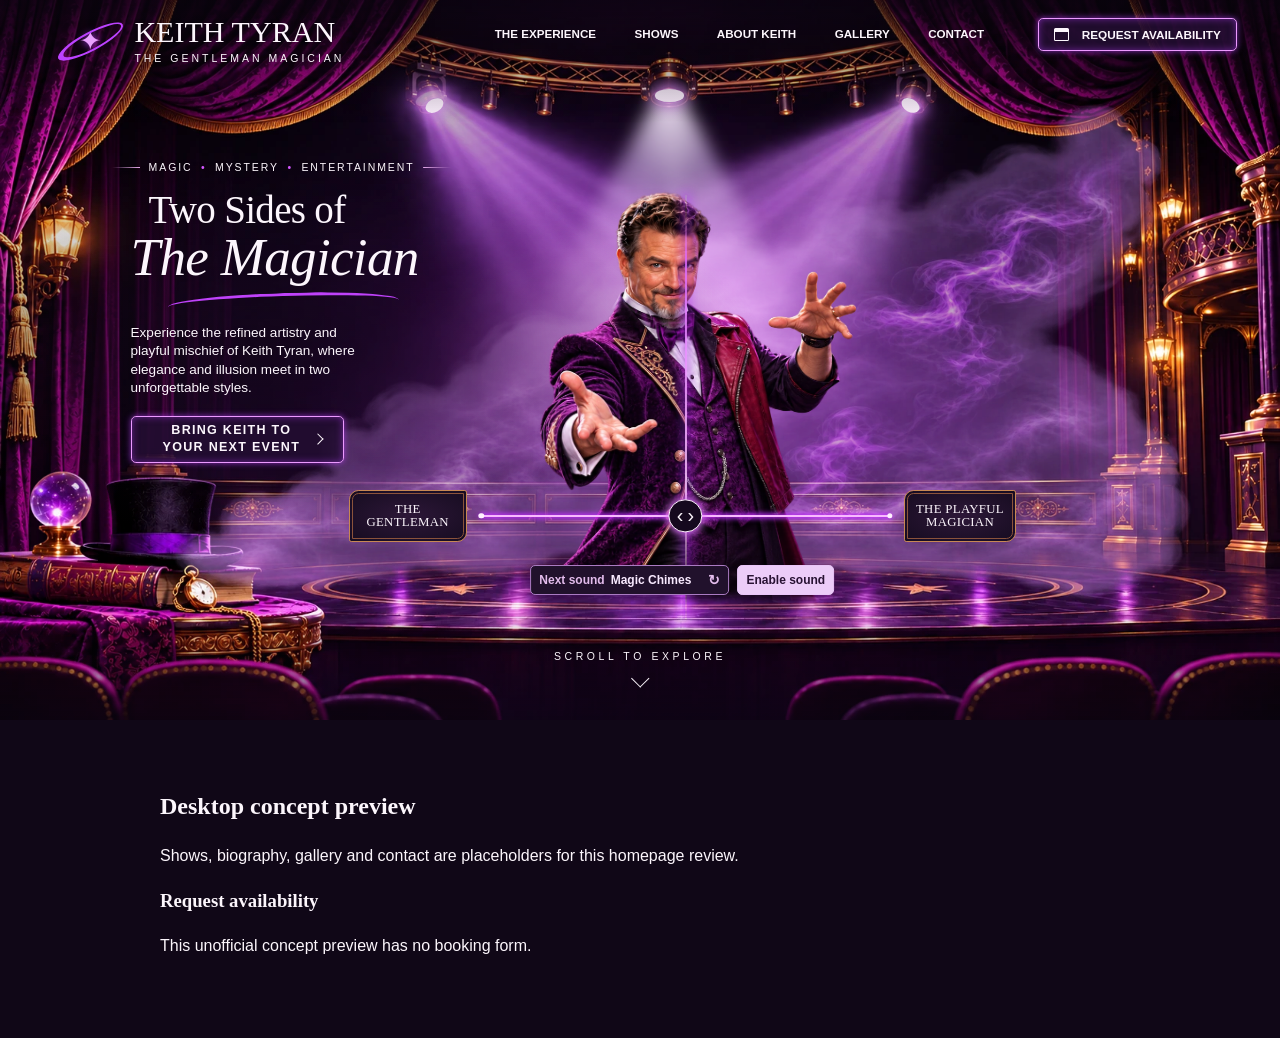
==== card-reveal-demo.html @ f303c75d "Checkpoint Keith desktop hero demos" ====
<!doctype html>
<html lang="en">
<head>
  <meta charset="utf-8">
  <meta name="viewport" content="width=device-width, initial-scale=1">
  <meta name="robots" content="noindex, nofollow">
  <title>Keith Tyran | Six-card reveal demo</title>
  <link rel="stylesheet" href="styles.css">
  <link rel="stylesheet" href="card-reveal-demo.css">
  <script src="hero.js" defer></script>
  <script src="card-reveal-demo.js" defer></script>
</head>
<body>
  <main>
    <section class="hero" id="experience" aria-labelledby="hero-title">
      <div class="stage" aria-hidden="true">
        <img class="plate" src="assets/hero/stage.webp" alt="" fetchpriority="high">
        <img class="foreground" src="assets/hero/foreground.webp" alt="">
        <img class="beam beam-left" src="assets/hero/beam-left.webp" alt="">
        <div class="beam-center"></div>
        <img class="beam beam-right" src="assets/hero/beam-right.webp" alt="">
        <span class="lens lens-left"></span>
        <span class="lens lens-center"></span>
        <span class="lens lens-right"></span>
        <img class="haze" src="assets/hero/smoke.webp" alt="">
        <div class="stage-cards">
          <div class="stage-card stage-card-high" data-flight="high">
            <img src="assets/hero/card-back.webp" alt="">
          </div>
          <div class="stage-card stage-card-low" data-flight="low">
            <img src="assets/hero/card-back.webp" alt="">
          </div>
          <div class="stage-card stage-card-small-red" data-flight="small-red">
            <img src="assets/hero/card-back.webp" alt="">
          </div>
          <div class="stage-card stage-card-far" data-flight="far">
            <img src="assets/hero/card-back.webp" alt="">
          </div>
          <div class="stage-card stage-card-ace" data-flight="ace">
            <div class="stage-card-turn">
              <img class="stage-card-front" src="assets/hero/card-ace.webp" alt="">
              <img class="stage-card-back" src="assets/hero/card-back.webp" alt="">
            </div>
          </div>
        </div>
        <div class="shade"></div>
        <div class="persona persona-gentleman"><img class="portrait" src="assets/hero/gentleman.webp" alt=""></div>
        <div class="persona persona-playful"><img class="portrait" src="assets/hero/playful.webp" alt=""></div>
        <div class="persona midpoint-face"><img class="portrait" src="assets/hero/gentleman.webp" alt=""></div>
        <div class="reveal"></div>
        <div class="stage-card stage-card-near" data-flight="near">
          <img src="assets/hero/card-back.webp" alt="">
        </div>
      </div>

      <header class="masthead">
        <a class="wordmark" href="#experience">
          <span class="orbit" aria-hidden="true">✦</span>
          <span>Keith Tyran<small>The Gentleman Magician</small></span>
        </a>
        <nav aria-label="Main navigation">
          <a href="#experience">The Experience</a>
          <a href="#preview">Shows</a>
          <a href="#preview">About Keith</a>
          <a href="#preview">Gallery</a>
          <a href="#preview">Contact</a>
        </nav>
        <a class="cta header-cta" href="#availability"><span class="calendar" aria-hidden="true"></span>Request availability</a>
      </header>

      <div class="intro">
        <p class="eyebrow">Magic <span>•</span> Mystery <span>•</span> Entertainment</p>
        <h1 id="hero-title">Two Sides of <em>The Magician</em></h1>
        <div class="flourish" aria-hidden="true"></div>
        <p class="description">Experience the refined artistry and playful mischief of Keith Tyran, where elegance and illusion meet in two unforgettable styles.</p>
        <a class="cta hero-cta" href="#availability">Bring Keith to<br> your next event<span class="chevron" aria-hidden="true"></span></a>
      </div>

      <div class="persona-preview">
        <button class="plaque" type="button" data-persona="0">The<br> Gentleman</button>
        <div class="track">
          <input class="persona-range" type="range" min="0" max="100" value="50" aria-label="Reveal the two sides of the magician" aria-valuetext="50% toward The Playful Magician">
          <span class="knob" aria-hidden="true">‹ ›</span>
        </div>
        <button class="plaque" type="button" data-persona="100">The Playful<br> Magician</button>
      </div>
      <div class="hero-audio" role="group" aria-label="Transition audio">
        <button class="sound-choice" type="button">
          <span>Next sound</span>
          <strong id="sound-name" aria-live="polite">Magic Chimes</strong>
          <span class="sound-cycle" aria-hidden="true">↻</span>
        </button>
        <button class="sound-toggle" type="button">Enable sound</button>
        <audio class="transition-audio" src="assets/audio/magic-chimes.wav" preload="none"></audio>
      </div>
      <a class="scroll" href="#preview">Scroll to explore<span class="chevron" aria-hidden="true"></span></a>
    </section>

    <section class="preview" id="preview" aria-labelledby="preview-title">
      <h2 id="preview-title">Desktop concept preview</h2>
      <p>Shows, biography, gallery and contact are placeholders for this homepage review.</p>
      <div id="availability">
        <h3>Request availability</h3>
        <p>This unofficial concept preview has no booking form.</p>
      </div>
    </section>
  </main>
</body>
</html>
---- styles.css ----
:root {
  color-scheme: dark;
  font-family: "DM Sans", Arial, sans-serif;
  color: #fcf6fc;
  background: #100717;
}

* { box-sizing: border-box; }
body { margin: 0; }
a { color: inherit; text-decoration: none; }
:is(a, button):focus-visible { outline: 2px solid #f5bbff; outline-offset: 6px; }

.hero {
  --persona: 50%;
  --reveal: 53.05%;
  --seam: 1;
  --mood: .72;
  --face: 1;
  position: relative;
  width: 100%;
  aspect-ratio: 1672 / 941;
  overflow: hidden;
  isolation: isolate;
  container-type: inline-size;
}

.stage, .plate, .foreground, .shade { position: absolute; inset: 0; width: 100%; height: 100%; }
.stage { pointer-events: none; }
.stage img { display: block; }
.shade {
  background:
    linear-gradient(#09040eb3, transparent 17%),
    radial-gradient(ellipse at 20% 48%, #10071791, transparent 35%),
    linear-gradient(0deg, #0c0514a8, transparent 15%);
}

.beam, .haze, .portrait { position: absolute; width: 100%; }
.beam { mix-blend-mode: screen; opacity: .75; }
.beam-left { top: 5%; left: 5.9%; width: 92%; height: 67%; transform-origin: 30.1% 12.9%; }
.beam-right { top: 4.7%; left: 2.3%; width: 97%; height: 69%; transform-origin: 71.2% 14.3%; }
.beam, .beam-center { transform: rotate(var(--aim, 0deg)); }
.beam-center {
  position: absolute;
  top: 13.4%;
  left: 35.2%;
  width: 34.2%;
  height: 53%;
  transform-origin: 50% 0;
  filter: blur(.65cqw);
  mix-blend-mode: screen;
}
.beam-center::before,
.beam-center::after {
  content: "";
  position: absolute;
  inset: 0;
  clip-path: polygon(47% 0, 53% 0, 100% 98%, 0 98%);
}
.beam-center::before {
  background: radial-gradient(ellipse at 50% 0%, #fff6fff0, #dfc0ff8a 16%, #d39dff34 42%, transparent 73%);
}
.beam-center::after {
  background: conic-gradient(from 144deg at 50% 0%, transparent, #ebd3ff25 16deg, transparent 21deg, #f1dbff57 33deg, transparent 40deg, #e1baff29 49deg, transparent 68deg);
  mask-image: linear-gradient(#fff, transparent 77%);
}
.lens {
  position: absolute;
  width: 1.5cqw;
  height: 1cqw;
  border-radius: 50%;
  background: #fef2ff;
  box-shadow: 0 0 1.2cqw .3cqw #da85f7;
}
.lens-left { top: 13.8%; left: 33.2%; transform: rotate(-29deg); }
.lens-center { top: 12.4%; left: 51.15%; width: 2.3cqw; }
.lens-right { top: 13.8%; left: 70.4%; transform: rotate(29deg); }
.haze { top: 9.5%; left: 12%; width: 82%; height: 77%; opacity: var(--mood); mix-blend-mode: screen; }
.stage-cards { position: absolute; inset: 0; }
.stage-card {
  position: absolute;
  left: 64%;
  top: 36%;
  width: 5.2cqw;
  aspect-ratio: 256 / 360;
  opacity: 0;
  transform: translate(-50%, -50%) translate(var(--card-x, 0px), var(--card-y, 0px))
    rotate(var(--card-roll, 0deg)) scale(var(--card-scale, 1));
}
.stage-card-high { width: 4.2cqw; }
.stage-card-low { width: 4.6cqw; }
.stage-card img {
  position: absolute;
  inset: 0;
  width: 100%;
  height: 100%;
  object-fit: contain;
}
.stage-card-high img { transform: perspective(16cqw) rotateX(46deg) rotateY(-18deg); }
.stage-card-low img { transform: perspective(16cqw) rotateX(50deg) rotateY(12deg); }
.stage-card-ace { perspective: 16cqw; }
.stage-card-turn {
  position: absolute;
  inset: 0;
  transform-style: preserve-3d;
  transform: rotateX(18deg) rotateY(var(--card-flip, 154deg));
}
.stage-card-turn img { backface-visibility: hidden; }
.stage-card-turn .stage-card-back { transform: rotateY(180deg); }
.persona { position: absolute; inset: 0; }
.persona-gentleman { clip-path: inset(0 0 0 var(--reveal)); }
.persona-playful { clip-path: inset(0 calc(100% - var(--reveal)) 0 0); }
.portrait {
  left: 23.5%;
  top: 26%;
  width: 57.8%;
  mask-image: linear-gradient(#fff 97%, transparent);
}
.persona-playful .portrait {
  left: 23%;
  top: 20.8%;
  width: 61.6%;
  height: 63%;
  translate: 0 var(--face-lift, 0px);
}
.midpoint-face {
  mask-image: radial-gradient(ellipse 5.3% 10.8% at 51.6% 35.6%, black 78%, transparent 100%);
  opacity: var(--face);
}
.reveal {
  position: absolute;
  top: 27%;
  left: var(--reveal);
  width: .11cqw;
  height: 59%;
  background: linear-gradient(transparent, #db65ff 15%, #f9c1ff 70%, transparent);
  box-shadow: 0 0 .8cqw .12cqw #ae28f5;
  opacity: var(--seam);
}

.masthead {
  position: absolute;
  top: 2.45%;
  left: 4.55%;
  right: 3.35%;
  display: flex;
  align-items: start;
  justify-content: space-between;
  gap: 2cqw;
}
.wordmark {
  display: flex;
  align-items: center;
  gap: .85cqw;
  font: 2.35cqw/.98 "Baskervville", Georgia, serif;
  text-transform: uppercase;
  white-space: nowrap;
}
.wordmark small {
  display: block;
  margin-top: .45cqw;
  font: .82cqw/1.15 "DM Sans", Arial, sans-serif;
  letter-spacing: .235cqw;
}
.orbit {
  position: relative;
  display: grid;
  place-items: center;
  width: 5.1cqw;
  height: 3.1cqw;
  color: #eaa2ff;
  font-size: 2.1cqw;
  text-shadow: 0 0 .7cqw #bd3bfb;
}
.orbit::before {
  content: "";
  position: absolute;
  width: 100%;
  height: 38%;
  border: .17cqw solid #bc42ff;
  border-left-width: .48cqw;
  border-radius: 50%;
  transform: rotate(-28deg);
}
.masthead nav {
  display: flex;
  align-items: center;
  gap: 3cqw;
  min-height: 2.55cqw;
  margin-left: auto;
  font-size: .91cqw;
  font-weight: 700;
  text-transform: uppercase;
  white-space: nowrap;
}
.masthead nav a:hover { color: #edb2ff; }
.cta {
  display: inline-flex;
  align-items: center;
  justify-content: center;
  border: .105cqw solid #ec9aff;
  border-radius: .38cqw;
  background: #230e32de;
  box-shadow: inset 0 0 .55cqw #9b33d5a0, 0 0 .5cqw #b83effb0;
  text-align: center;
  text-transform: uppercase;
}
.cta:hover { background: #391451; }
.header-cta {
  gap: 1cqw;
  margin-left: 2.2cqw;
  min-height: 2.6cqw;
  padding: 0 1.2cqw;
  font-size: .92cqw;
  font-weight: 700;
  white-space: nowrap;
}
.calendar { width: 1.15cqw; height: 1.05cqw; border: .12cqw solid; border-top-width: .32cqw; border-radius: .12cqw; }

.intro { position: absolute; top: 22.5%; left: 10.2%; width: 26.5%; }
.eyebrow {
  display: flex;
  align-items: center;
  gap: .66cqw;
  margin: 0 0 1.35cqw -1.45cqw;
  width: max-content;
  text-transform: uppercase;
  letter-spacing: .15cqw;
  font-size: .82cqw;
}
.eyebrow span { color: #d457ff; }
.eyebrow::before, .eyebrow::after {
  content: "";
  width: 2.2cqw;
  height: 1px;
  background: linear-gradient(90deg, transparent, #e9adee);
}
.eyebrow::after { rotate: 180deg; }
h1 {
  margin: 0;
  font: 3.05cqw/1.02 "Baskervville", Georgia, serif;
  letter-spacing: -.055cqw;
  text-indent: 1.4cqw;
}
h1 em { display: block; font-size: 4.15cqw; text-indent: 0; white-space: nowrap; }
.flourish {
  width: 68%;
  height: 1.65cqw;
  margin: .7cqw 0 .75cqw 2.9cqw;
  border-radius: 50%;
  border-top: .28cqw solid #bf42fa;
  transform: rotate(-1.8deg);
}
.description { width: 70%; margin: 0 0 1.42cqw; font-size: 1.06cqw; line-height: 1.36; }
.hero-cta {
  position: relative;
  min-width: 16.65cqw;
  padding: .43cqw 2.8cqw .45cqw 1.9cqw;
  font-size: .98cqw;
  line-height: 1.35;
  letter-spacing: .1cqw;
  font-weight: 600;
}
.chevron {
  display: block;
  width: .61cqw;
  height: .61cqw;
  border-top: .115cqw solid;
  border-right: .115cqw solid;
  transform: rotate(45deg);
}
.hero-cta .chevron { position: absolute; right: 1.65cqw; }

.persona-preview {
  position: absolute;
  top: 68%;
  left: 27.25%;
  width: 52.1%;
  display: grid;
  grid-template-columns: 9.2cqw 1fr 8.7cqw;
  align-items: center;
  gap: 1.15cqw;
}
.plaque {
  display: grid;
  place-content: center;
  height: 4.1cqw;
  border: 1px solid #c78853;
  outline: 1px solid #8b533b;
  outline-offset: -4px;
  background: radial-gradient(ellipse, #2d1738, #160c20);
  text-align: center;
  text-transform: uppercase;
  font: 1cqw/1 "Baskervville", Georgia, serif;
  letter-spacing: .025cqw;
  border-radius: .75cqw .18cqw;
  padding: 0;
  color: inherit;
  cursor: pointer;
}
.plaque:hover { border-color: #ffd2a3; }
.track {
  position: relative;
  height: .21cqw;
  background: #f8b9ff;
  box-shadow: 0 0 .43cqw .12cqw #c02bff;
}
.persona-range {
  position: absolute;
  z-index: 1;
  top: 50%;
  left: 0;
  width: 100%;
  height: max(44px, 2.6cqw);
  margin: 0;
  opacity: 0;
  transform: translateY(-50%);
  cursor: ew-resize;
  touch-action: none;
  appearance: none;
}
.persona-range::-webkit-slider-thumb { appearance: none; width: 1px; height: 100%; }
.persona-range::-moz-range-thumb { width: 1px; height: 100%; border: 0; }
.persona-range:focus-visible + .knob { outline: 2px solid #f5bbff; outline-offset: 5px; }
.track::before, .track::after {
  content: "";
  position: absolute;
  top: 50%;
  width: .42cqw;
  aspect-ratio: 1;
  border-radius: 50%;
  background: #fff1ff;
  transform: translate(-50%, -50%);
}
.track::after { left: 100%; }
.knob {
  position: absolute;
  top: 50%;
  left: var(--persona);
  pointer-events: none;
  display: grid;
  place-items: center;
  width: 2.6cqw;
  aspect-ratio: 1;
  border: .15cqw solid #fff0ff;
  border-radius: 50%;
  background: #15091e;
  box-shadow: 0 0 .65cqw .12cqw #e376ff;
  transform: translate(-50%, -50%);
  font: 1.55cqw/1 Arial, sans-serif;
}
.hero-audio {
  position: absolute;
  top: 77.5%;
  left: 53.3%;
  display: flex;
  align-items: center;
  gap: 8px;
  transform: translateX(-50%);
}
.hero-audio button {
  min-height: 44px;
  padding: 0 14px;
  border: 1px solid #aa7bc2;
  border-radius: 6px;
  font-family: inherit;
  font-size: 14px;
  font-weight: 600;
  line-height: 1.2;
  white-space: nowrap;
  cursor: pointer;
}
.hero-audio .sound-choice {
  display: grid;
  grid-template-columns: auto 7.4em auto;
  align-items: center;
  gap: 10px;
  background: #21112c;
  color: #f9eaff;
  text-align: left;
}
.sound-choice span { color: #e3bcec; }
.sound-cycle { font-size: 19px; }
.hero-audio .sound-toggle {
  min-width: 116px;
  border-color: #e9c5f8;
  background: #ecccf8;
  color: #281233;
}
.hero-audio .sound-choice:hover { background: #3a1b48; }
.hero-audio .sound-toggle:hover { background: #f5e0fc; }
.scroll {
  position: absolute;
  bottom: 4.9%;
  left: 50%;
  display: grid;
  justify-items: center;
  gap: .8cqw;
  transform: translateX(-50%);
  text-transform: uppercase;
  letter-spacing: .28cqw;
  font-size: .82cqw;
}
.scroll .chevron { width: 1cqw; height: 1cqw; transform: rotate(135deg); }
.preview { max-width: 64rem; margin: 0 auto; padding: 3rem 2rem 4rem; line-height: 1.5; }
.preview h2, .preview h3 { font-family: "Baskervville", Georgia, serif; }
---- card-reveal-demo.css ----
.stage-card-small-red { width: 3.5cqw; }
.stage-card-far { width: 3.8cqw; }
.stage-card-near { width: 11cqw; }

.stage-card-small-red img,
.stage-card-near img {
  filter: hue-rotate(59deg) saturate(1.35) brightness(.93);
}

.stage-card-small-red img { transform: perspective(16cqw) rotateX(-22deg) rotateY(17deg); }
.stage-card-far img { transform: perspective(16cqw) rotateX(-49deg) rotateY(26deg); }
.stage-card-near img { transform: perspective(24cqw) rotateX(23deg) rotateY(-20deg); }

.hero-audio button {
  position: relative;
  isolation: isolate;
  border: 0;
  border-radius: 0;
  padding-inline: 9px;
  font-size: 12px;
}

.hero-audio .sound-choice,
.hero-audio .sound-toggle { background: transparent; }

.hero-audio button::before {
  position: absolute;
  z-index: -1;
  inset: 7px 0;
  border: 1px solid #aa7bc2;
  border-radius: 5px;
  background: #21112c;
  content: "";
}

.hero-audio .sound-choice {
  grid-template-columns: auto 7.65em auto;
  gap: 6px;
}

.hero-audio .sound-cycle { font-size: 14px; }
.hero-audio .sound-toggle { min-width: 94px; }
.hero-audio .sound-toggle::before { border-color: #e9c5f8; background: #ecccf8; }
.hero-audio .sound-choice:hover::before { background: #3a1b48; }
.hero-audio .sound-toggle:hover::before { background: #f5e0fc; }
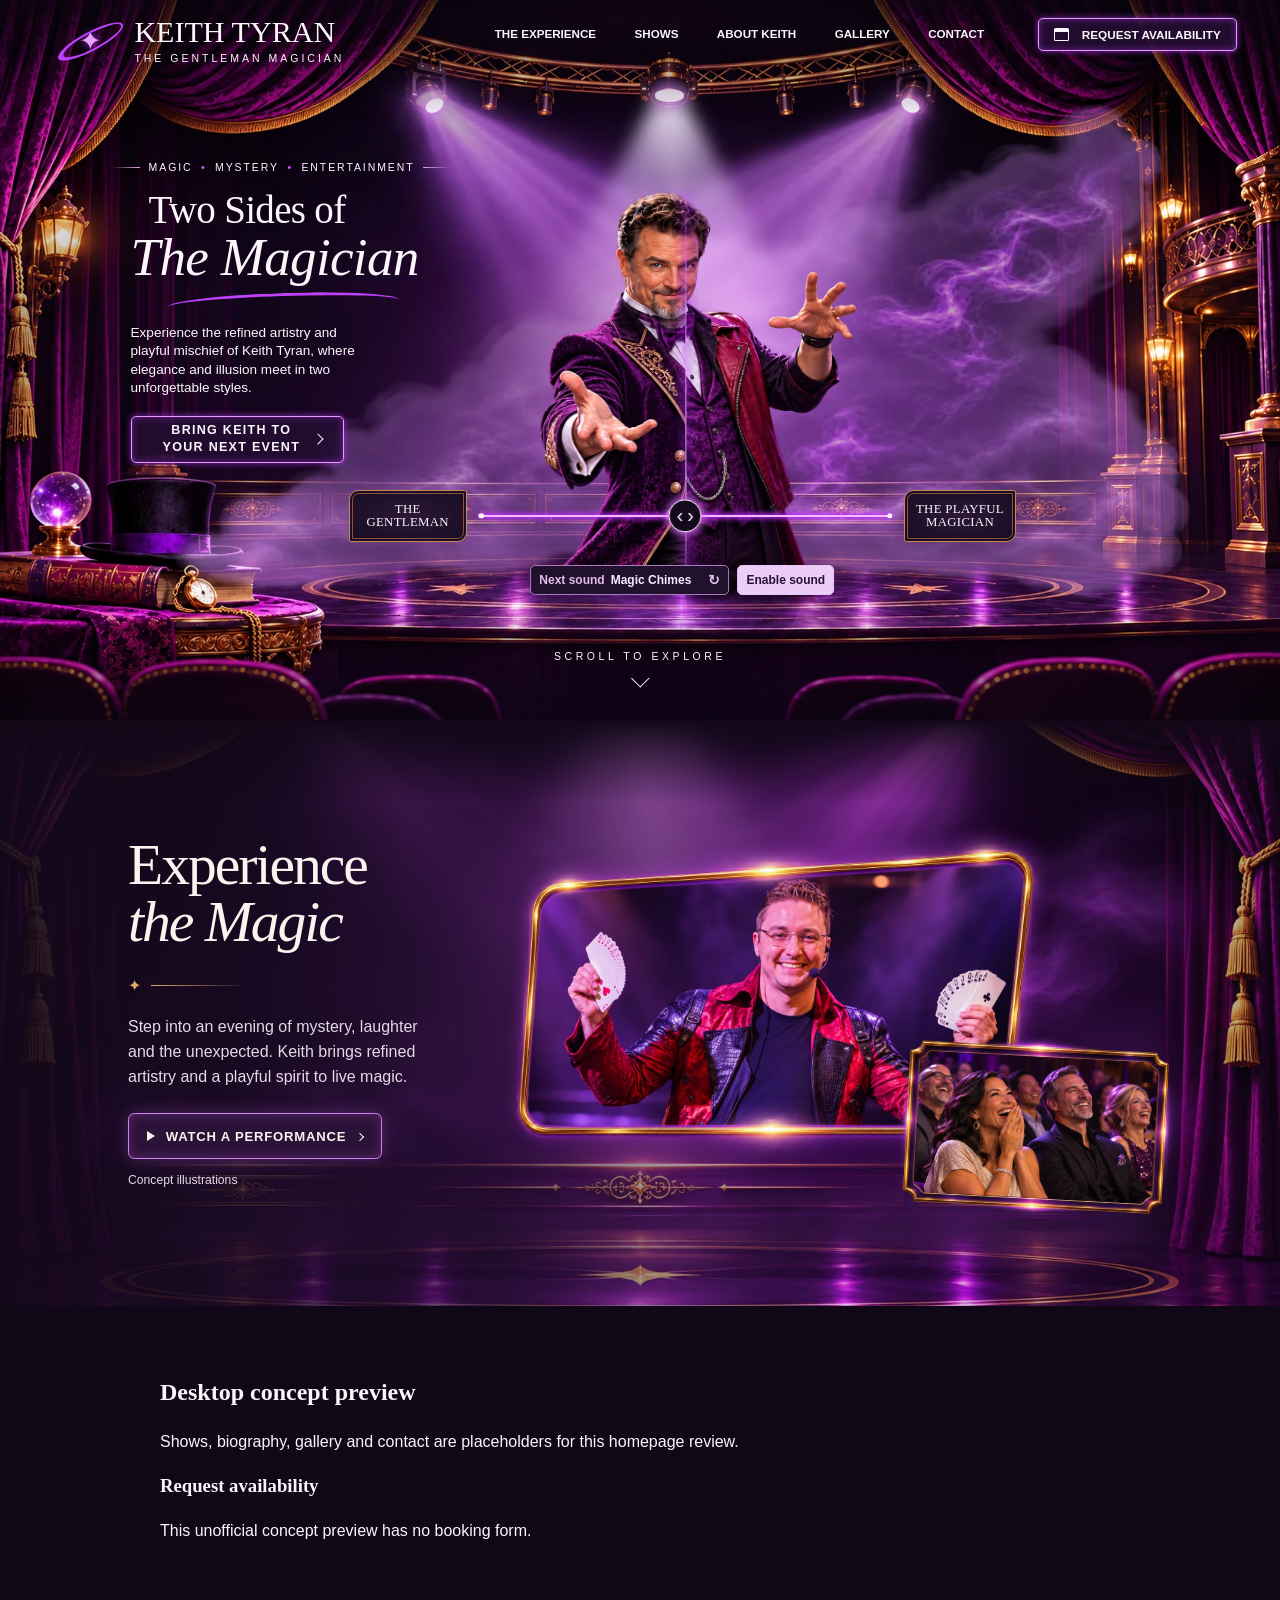
==== commit 935cc1fe: "Checkpoint Keith hero and Experience the Magic" ====
--- a/card-reveal-demo.html
+++ b/card-reveal-demo.html
@@ -7,49 +7,59 @@
   <title>Keith Tyran | Six-card reveal demo</title>
   <link rel="stylesheet" href="styles.css">
   <link rel="stylesheet" href="card-reveal-demo.css">
+  <link rel="stylesheet" href="experience-section.css">
   <script src="hero.js" defer></script>
   <script src="card-reveal-demo.js" defer></script>
+  <script src="experience-section.js" defer></script>
 </head>
 <body>
   <main>
-    <section class="hero" id="experience" aria-labelledby="hero-title">
+    <section class="hero" id="experience" aria-labelledby="hero-title" data-card-reveal-demo>
       <div class="stage" aria-hidden="true">
         <img class="plate" src="assets/hero/stage.webp" alt="" fetchpriority="high">
         <img class="foreground" src="assets/hero/foreground.webp" alt="">
-        <img class="beam beam-left" src="assets/hero/beam-left.webp" alt="">
+        <div class="stage-lantern">
+          <img class="lantern-dim" src="assets/hero/reveal/lantern-dim.webp" alt="">
+          <img class="lantern-unlit" src="assets/hero/reveal/lantern-unlit.webp" alt="">
+        </div>
+        <div class="stage-orb">
+          <img class="orb-shadow" src="assets/hero/reveal/orb-shadow.webp" alt="">
+          <img class="orb-seer" src="assets/hero/reveal/orb-seer.webp" alt="">
+        </div>
+        <img class="beam beam-left" data-src="assets/hero/reveal/beam-left.webp" alt="">
         <div class="beam-center"></div>
-        <img class="beam beam-right" src="assets/hero/beam-right.webp" alt="">
+        <img class="beam beam-right" data-src="assets/hero/reveal/beam-right.webp" alt="">
         <span class="lens lens-left"></span>
         <span class="lens lens-center"></span>
         <span class="lens lens-right"></span>
-        <img class="haze" src="assets/hero/smoke.webp" alt="">
+        <img class="haze" data-src="assets/hero/reveal/smoke.webp" alt="">
         <div class="stage-cards">
           <div class="stage-card stage-card-high" data-flight="high">
-            <img src="assets/hero/card-back.webp" alt="">
+            <img data-src="assets/hero/card-back.webp" alt="">
           </div>
           <div class="stage-card stage-card-low" data-flight="low">
-            <img src="assets/hero/card-back.webp" alt="">
+            <img data-src="assets/hero/card-back.webp" alt="">
           </div>
           <div class="stage-card stage-card-small-red" data-flight="small-red">
-            <img src="assets/hero/card-back.webp" alt="">
+            <img data-src="assets/hero/card-back.webp" alt="">
           </div>
           <div class="stage-card stage-card-far" data-flight="far">
-            <img src="assets/hero/card-back.webp" alt="">
+            <img data-src="assets/hero/card-back.webp" alt="">
           </div>
           <div class="stage-card stage-card-ace" data-flight="ace">
             <div class="stage-card-turn">
-              <img class="stage-card-front" src="assets/hero/card-ace.webp" alt="">
-              <img class="stage-card-back" src="assets/hero/card-back.webp" alt="">
+              <img class="stage-card-front" data-src="assets/hero/card-ace.webp" alt="">
+              <img class="stage-card-back" data-src="assets/hero/card-back.webp" alt="">
             </div>
           </div>
         </div>
         <div class="shade"></div>
-        <div class="persona persona-gentleman"><img class="portrait" src="assets/hero/gentleman.webp" alt=""></div>
-        <div class="persona persona-playful"><img class="portrait" src="assets/hero/playful.webp" alt=""></div>
+        <div class="persona persona-gentleman"><img class="portrait" src="assets/hero/gentleman.webp" alt="" fetchpriority="high"></div>
+        <div class="persona persona-playful"><img class="portrait" src="assets/hero/playful.webp" alt="" fetchpriority="high"></div>
         <div class="persona midpoint-face"><img class="portrait" src="assets/hero/gentleman.webp" alt=""></div>
         <div class="reveal"></div>
         <div class="stage-card stage-card-near" data-flight="near">
-          <img src="assets/hero/card-back.webp" alt="">
+          <img data-src="assets/hero/reveal/king-of-hearts.webp" alt="">
         </div>
       </div>
 
@@ -91,9 +101,53 @@
           <span class="sound-cycle" aria-hidden="true">↻</span>
         </button>
         <button class="sound-toggle" type="button">Enable sound</button>
-        <audio class="transition-audio" src="assets/audio/magic-chimes.wav" preload="none"></audio>
+        <audio class="transition-audio" src="assets/audio/remix/magic-chimes.wav" preload="none"></audio>
       </div>
-      <a class="scroll" href="#preview">Scroll to explore<span class="chevron" aria-hidden="true"></span></a>
+      <a class="scroll" href="#experience-the-magic">Scroll to explore<span class="chevron" aria-hidden="true"></span></a>
+    </section>
+
+    <section class="magic-experience" id="experience-the-magic" aria-labelledby="experience-section-title">
+      <img class="magic-experience__backdrop" data-src="assets/section02_experience/experience_stage_background.webp" width="1672" height="941" alt="" decoding="async" fetchpriority="low">
+      <noscript>
+        <img class="magic-experience__backdrop" src="assets/section02_experience/experience_stage_background.webp" width="1672" height="941" alt="" loading="lazy">
+      </noscript>
+
+      <div class="magic-experience__layout">
+        <div class="magic-experience__copy">
+          <h2 id="experience-section-title">Experience <em>the Magic</em></h2>
+          <span class="magic-experience__ornament" aria-hidden="true">✦</span>
+          <p class="magic-experience__intro">Step into an evening of mystery, laughter and the unexpected. Keith brings refined artistry and a playful spirit to live magic.</p>
+          <details class="magic-experience__watch">
+            <summary>
+              <span class="magic-experience__play" aria-hidden="true"></span>
+              Watch a performance
+              <span class="magic-experience__chevron" aria-hidden="true"></span>
+            </summary>
+            <p class="magic-experience__notice">Performance video is unavailable in this concept preview.</p>
+          </details>
+          <p class="magic-experience__credit">Concept illustrations</p>
+        </div>
+
+        <div class="magic-experience__art">
+          <div class="magic-experience__picture magic-experience__picture--main">
+            <img class="magic-experience__photo" data-src="assets/section02_experience/experience_performance_photo.webp" width="1448" height="1086" alt="Illustration of a stage magician sending playing cards into the air" decoding="async" fetchpriority="low">
+            <img class="magic-experience__frame" data-src="assets/section02_experience/experience_main_frame.webp" width="1536" height="1024" alt="" decoding="async" fetchpriority="low">
+            <noscript>
+              <img class="magic-experience__photo" src="assets/section02_experience/experience_performance_photo.webp" width="1448" height="1086" alt="Illustration of a stage magician sending playing cards into the air" loading="lazy">
+              <img class="magic-experience__frame" src="assets/section02_experience/experience_main_frame.webp" width="1536" height="1024" alt="" loading="lazy">
+            </noscript>
+          </div>
+          <div class="magic-experience__picture magic-experience__picture--small">
+            <img class="magic-experience__photo" data-src="assets/section02_experience/experience_audience_photo.webp" width="1536" height="1024" alt="Illustration of guests laughing and applauding during a magic show" decoding="async" fetchpriority="low">
+            <img class="magic-experience__frame" data-src="assets/section02_experience/experience_secondary_frame.webp" width="1448" height="1086" alt="" decoding="async" fetchpriority="low">
+            <noscript>
+              <img class="magic-experience__photo" src="assets/section02_experience/experience_audience_photo.webp" width="1536" height="1024" alt="Illustration of guests laughing and applauding during a magic show" loading="lazy">
+              <img class="magic-experience__frame" src="assets/section02_experience/experience_secondary_frame.webp" width="1448" height="1086" alt="" loading="lazy">
+            </noscript>
+          </div>
+          <div class="magic-experience__glow" aria-hidden="true"></div>
+        </div>
+      </div>
     </section>
 
     <section class="preview" id="preview" aria-labelledby="preview-title">
--- a/card-reveal-demo.css
+++ b/card-reveal-demo.css
@@ -2,14 +2,62 @@
 .stage-card-far { width: 3.8cqw; }
 .stage-card-near { width: 11cqw; }
 
-.stage-card-small-red img,
-.stage-card-near img {
+.stage-card-small-red img {
   filter: hue-rotate(59deg) saturate(1.35) brightness(.93);
 }
 
 .stage-card-small-red img { transform: perspective(16cqw) rotateX(-22deg) rotateY(17deg); }
 .stage-card-far img { transform: perspective(16cqw) rotateX(-49deg) rotateY(26deg); }
 .stage-card-near img { transform: perspective(24cqw) rotateX(23deg) rotateY(-20deg); }
+
+.stage-lantern,
+.stage-orb {
+  position: absolute;
+}
+
+.stage-lantern {
+  left: 2.99%;
+  top: 30.39%;
+  width: 3.68%;
+  height: 5.84%;
+  clip-path: polygon(0 4%, 29% 0, 64% 0, 100% 10%, 85% 94%, 50% 100%, 20% 92%);
+}
+
+.stage-lantern img,
+.stage-orb img {
+  position: absolute;
+  inset: 0;
+  width: 100%;
+  height: 100%;
+  opacity: 0;
+}
+
+.stage-orb {
+  left: 2.22%;
+  top: 65.66%;
+  width: 4.63%;
+  height: 7.44%;
+  mask-image: radial-gradient(ellipse, #170a1d 58%, transparent 73%);
+}
+
+.stage-orb .orb-shadow { opacity: var(--orb-shadow, 0); }
+.stage-orb .orb-seer { opacity: var(--orb-seer, 0); }
+
+@media (prefers-reduced-motion: reduce) {
+  .hero[data-playful] .lantern-dim { opacity: .48; }
+}
+
+.knob {
+  left: 0;
+  transform: translate3d(calc(var(--thumb-x, 0px) - 50%), -50%, 0);
+  will-change: transform;
+}
+
+.reveal {
+  left: 0;
+  transform: translateX(var(--reveal-x, 0px));
+  will-change: transform;
+}
 
 .hero-audio button {
   position: relative;
--- a/experience-section.css
+++ b/experience-section.css
@@ -0,0 +1,218 @@
+.magic-experience {
+  --magic-surface: #180c22;
+  --magic-edge: #110717;
+  --magic-text: #fcf2ee;
+  --magic-muted: #e6d8e6;
+  --magic-gold: #dfae65;
+  --magic-accent: #d17ff0;
+  --magic-shade: linear-gradient(90deg, #13081aeb, #190b23c7 30%, #190b2324 67%, #190b2352);
+  --magic-button: #2b1237;
+  --magic-button-glow: #bd63dd50;
+  --magic-gutter: clamp(3rem, 10vw, 12rem);
+  --magic-padding: clamp(5rem, 7vw, 8.5rem);
+  --magic-main-size: 89%;
+  --magic-small-size: 44%;
+  --magic-glow-size: 17rem;
+  --magic-glow-color: #ffd3fe1f;
+
+  position: relative;
+  isolation: isolate;
+  overflow: hidden;
+  background: var(--magic-surface);
+  color: var(--magic-text);
+}
+
+.magic-experience img[data-src]:not([src]) { display: none; }
+
+.magic-experience__backdrop,
+.magic-experience::before,
+.magic-experience::after {
+  position: absolute;
+  inset: 0;
+  pointer-events: none;
+}
+
+.magic-experience__backdrop {
+  z-index: -3;
+  width: 100%;
+  height: 100%;
+  object-fit: cover;
+}
+
+.magic-experience::before {
+  content: "";
+  z-index: -2;
+  background: var(--magic-shade);
+}
+
+.magic-experience::after {
+  content: "";
+  z-index: -1;
+  background: linear-gradient(to bottom, var(--magic-edge), transparent 5.25rem);
+}
+
+.magic-experience__layout {
+  box-sizing: border-box;
+  margin-inline: auto;
+  max-width: 120rem;
+  padding: var(--magic-padding) var(--magic-gutter);
+  display: grid;
+  grid-template-columns: minmax(0, 0.84fr) minmax(0, 1.66fr);
+  align-items: center;
+  gap: clamp(2rem, 4vw, 5rem);
+}
+
+.magic-experience__copy h2 {
+  margin: 0;
+  font: 400 clamp(2.5rem, 4.5vw, 5.4rem)/0.99 Baskervville, Georgia, serif;
+  letter-spacing: -0.035em;
+}
+
+.magic-experience__copy h2 em {
+  display: block;
+  font-weight: inherit;
+}
+
+.magic-experience__ornament {
+  display: flex;
+  align-items: center;
+  gap: .6rem;
+  margin-block: 1.6rem 1.25rem;
+  color: var(--magic-gold);
+}
+
+.magic-experience__ornament::after {
+  content: "";
+  width: 6rem;
+  height: 1px;
+  background: linear-gradient(90deg, var(--magic-gold), transparent);
+}
+
+.magic-experience__intro {
+  max-width: 35ch;
+  margin: 0 0 1.5rem;
+  font-size: clamp(1rem, 1.2vw, 1.23rem);
+  line-height: 1.55;
+  color: var(--magic-muted);
+}
+
+.magic-experience__watch summary {
+  display: inline-flex;
+  min-height: 46px;
+  align-items: center;
+  gap: .7rem;
+  padding: .7rem 1.1rem;
+  border: 1px solid var(--magic-accent);
+  border-radius: .4rem;
+  background: var(--magic-button);
+  box-shadow: inset 0 0 12px var(--magic-button-glow), 0 0 15px var(--magic-button-glow);
+  cursor: pointer;
+  list-style: none;
+  font-size: .82rem;
+  font-weight: 700;
+  letter-spacing: .06em;
+  text-transform: uppercase;
+}
+
+.magic-experience__watch summary::-webkit-details-marker { display: none; }
+.magic-experience__watch summary:hover { box-shadow: inset 0 0 14px var(--magic-button-glow), 0 0 22px var(--magic-accent); }
+.magic-experience__watch summary:focus-visible {
+  outline: 2px solid var(--magic-gold);
+  outline-offset: 5px;
+}
+
+.magic-experience__play {
+  border: .34rem solid transparent;
+  border-right: 0;
+  border-left: .53rem solid var(--magic-text);
+}
+
+.magic-experience__chevron {
+  width: .36rem;
+  height: .36rem;
+  border: solid currentColor;
+  border-width: 1px 1px 0 0;
+  transform: rotate(45deg);
+}
+
+.magic-experience__watch[open] .magic-experience__chevron { transform: rotate(135deg); }
+
+.magic-experience__notice,
+.magic-experience__credit {
+  margin: .8rem 0 0;
+  color: var(--magic-muted);
+  font-size: .88rem;
+  line-height: 1.45;
+}
+
+.magic-experience__credit { font-size: .76rem; }
+
+.magic-experience__art {
+  position: relative;
+  aspect-ratio: 1.59;
+}
+
+.magic-experience__picture { position: absolute; }
+
+.magic-experience__picture--main {
+  top: -2%;
+  left: -2%;
+  width: var(--magic-main-size);
+  aspect-ratio: 3 / 2;
+}
+
+.magic-experience__picture--small {
+  right: -4%;
+  bottom: -4%;
+  width: var(--magic-small-size);
+  aspect-ratio: 4 / 3;
+  transform: rotate(3deg);
+}
+
+.magic-experience__photo,
+.magic-experience__frame {
+  position: absolute;
+  display: block;
+}
+
+.magic-experience__frame {
+  inset: 0;
+  width: 100%;
+  height: 100%;
+  pointer-events: none;
+}
+
+/* These masks reach under the opaque gold rims of the supplied frames. */
+.magic-experience__picture--main .magic-experience__photo {
+  inset: 13% 6% 14% 4%;
+  width: 90%;
+  height: 73%;
+  clip-path: polygon(2% 95%, 0 91%, 3.5% 23%, 5% 15%, 9% 12%, 94% 0, 97% 1%, 100% 6%, 95% 94%, 93% 99%, 4% 99%);
+  object-position: center 28%;
+  object-fit: cover;
+}
+
+.magic-experience__picture--small .magic-experience__photo {
+  inset: 16.8% 7.2% 15.2% 7.2%;
+  width: 85.6%;
+  height: 68%;
+  border-radius: 8% / 12%;
+  object-position: center 39%;
+  object-fit: cover;
+}
+
+.magic-experience__glow {
+  position: absolute;
+  top: 0;
+  left: 0;
+  width: var(--magic-glow-size);
+  aspect-ratio: 1;
+  pointer-events: none;
+  background: radial-gradient(circle, var(--magic-glow-color), transparent 70%);
+  opacity: 0;
+}
+
+@media (any-hover: hover) and (any-pointer: fine) and (prefers-reduced-motion: no-preference) {
+  .magic-experience__glow { transition: opacity .18s ease-out; }
+  .magic-experience__glow[data-lit] { opacity: 1; }
+}
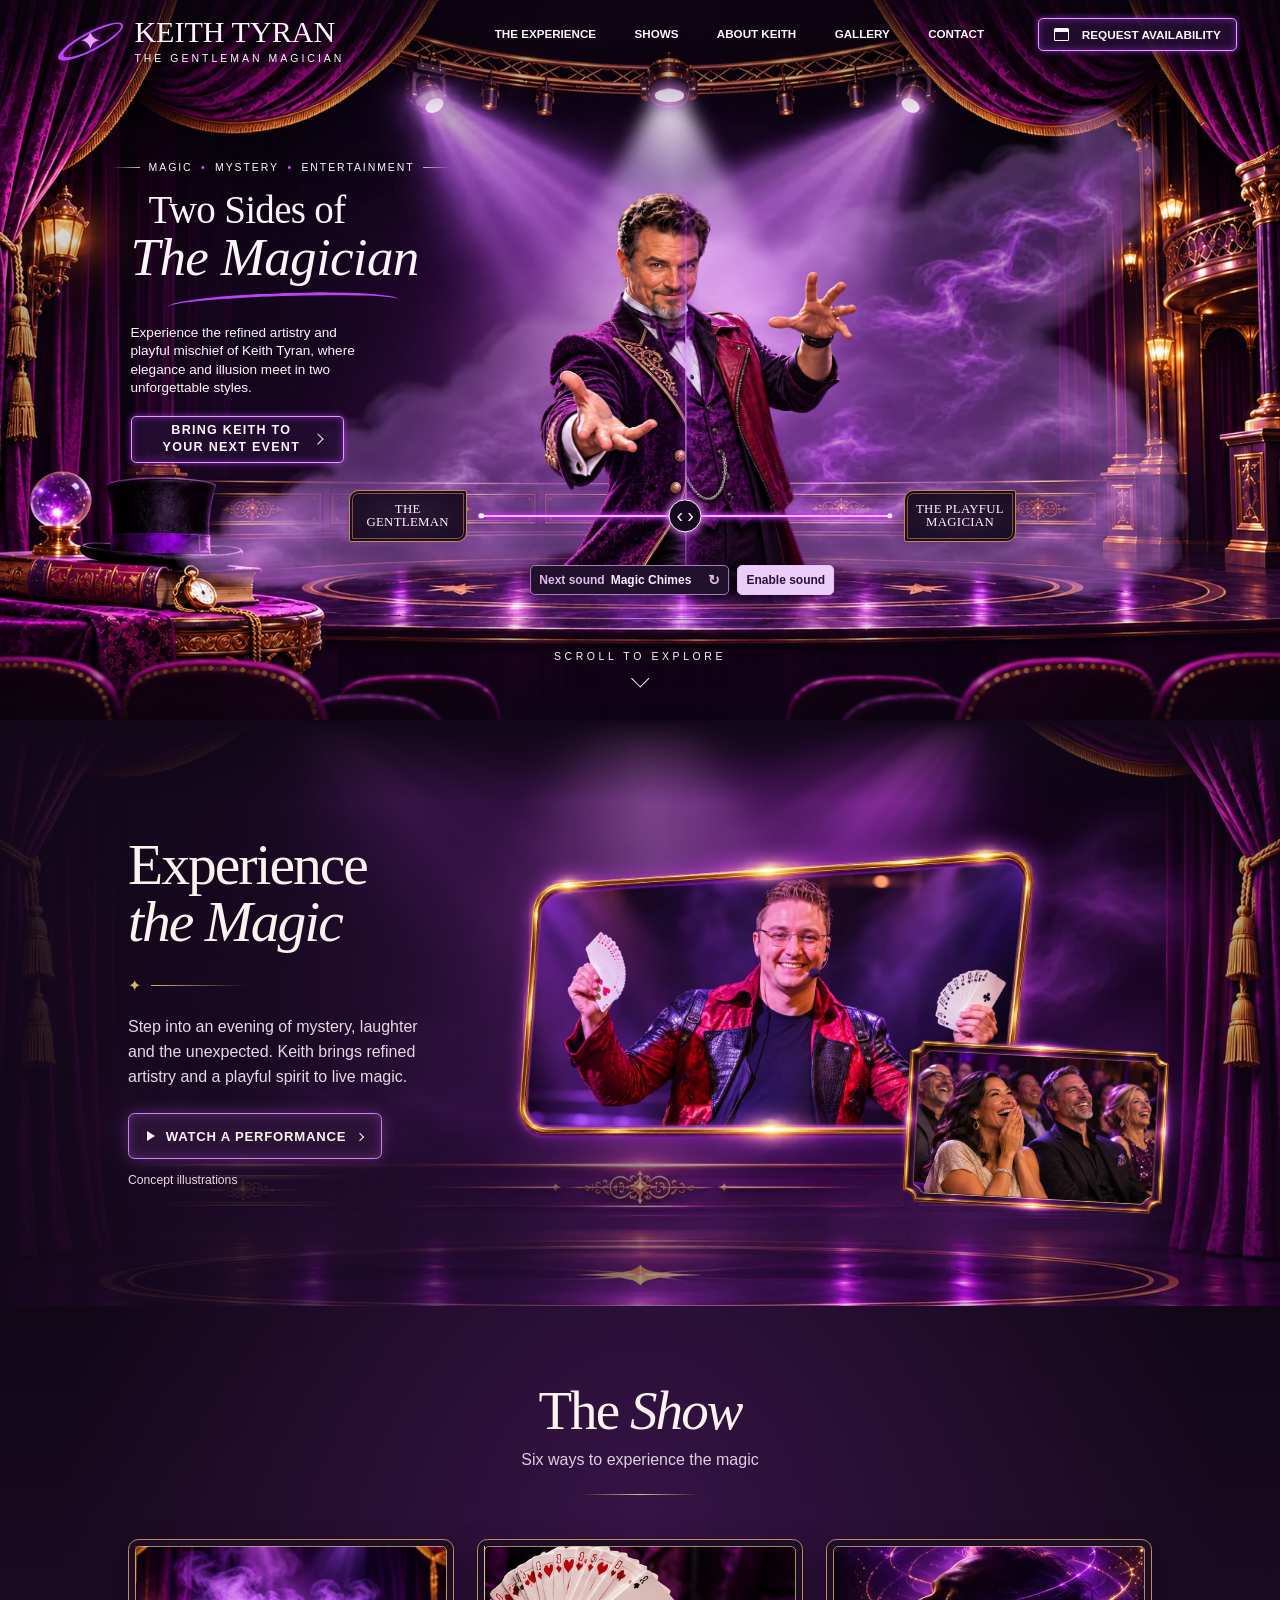
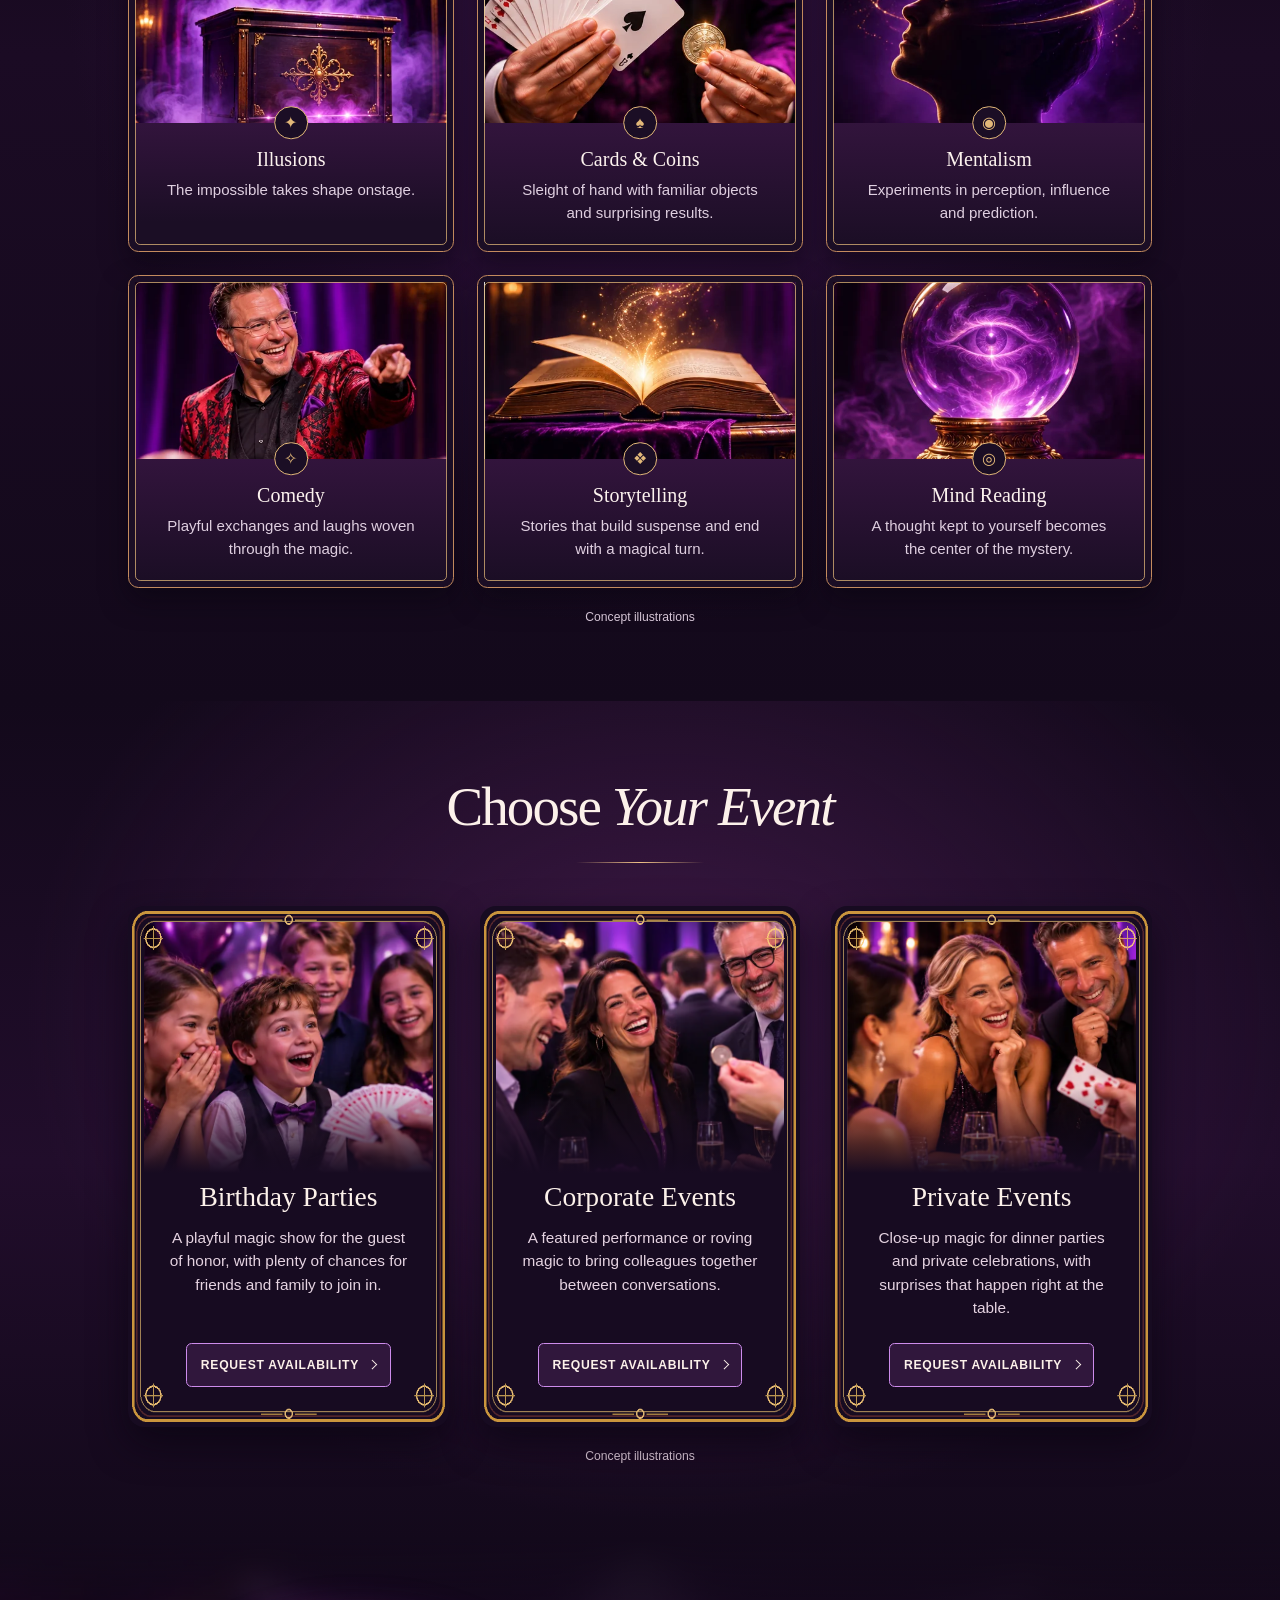
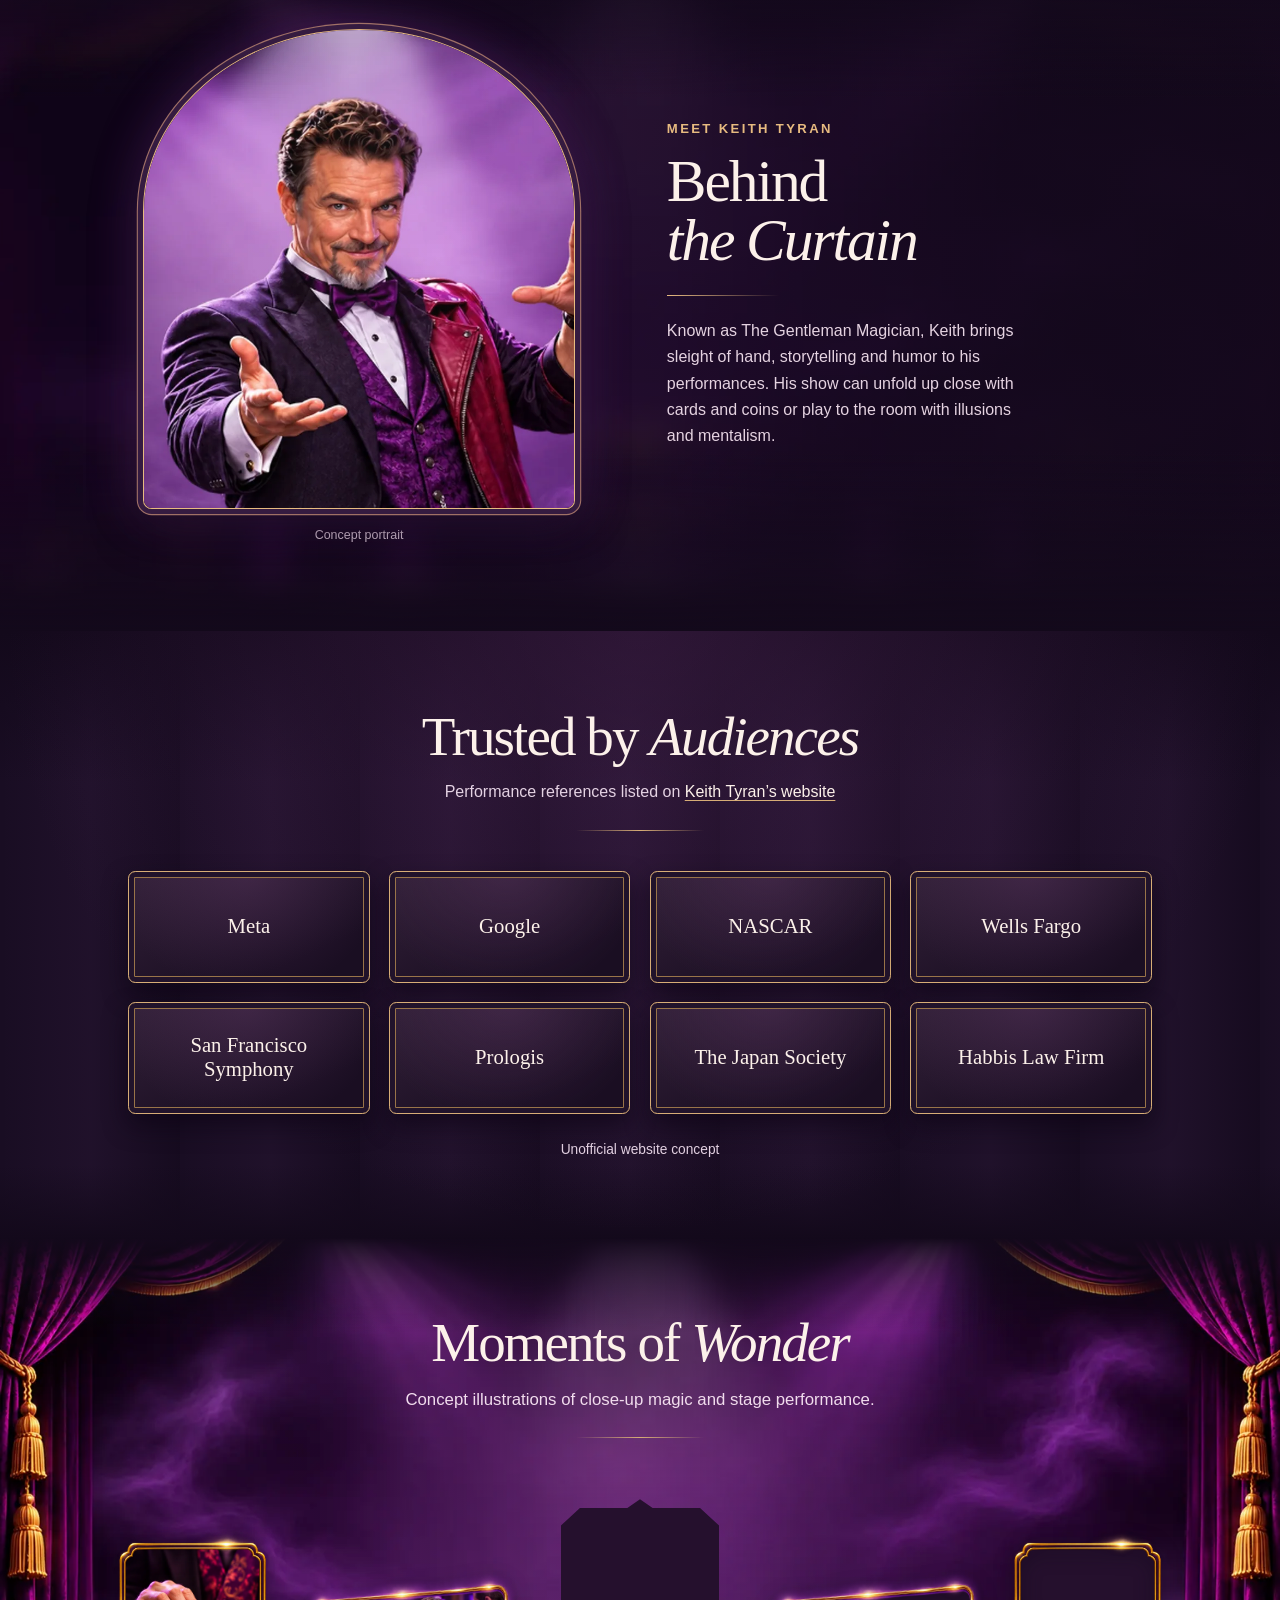
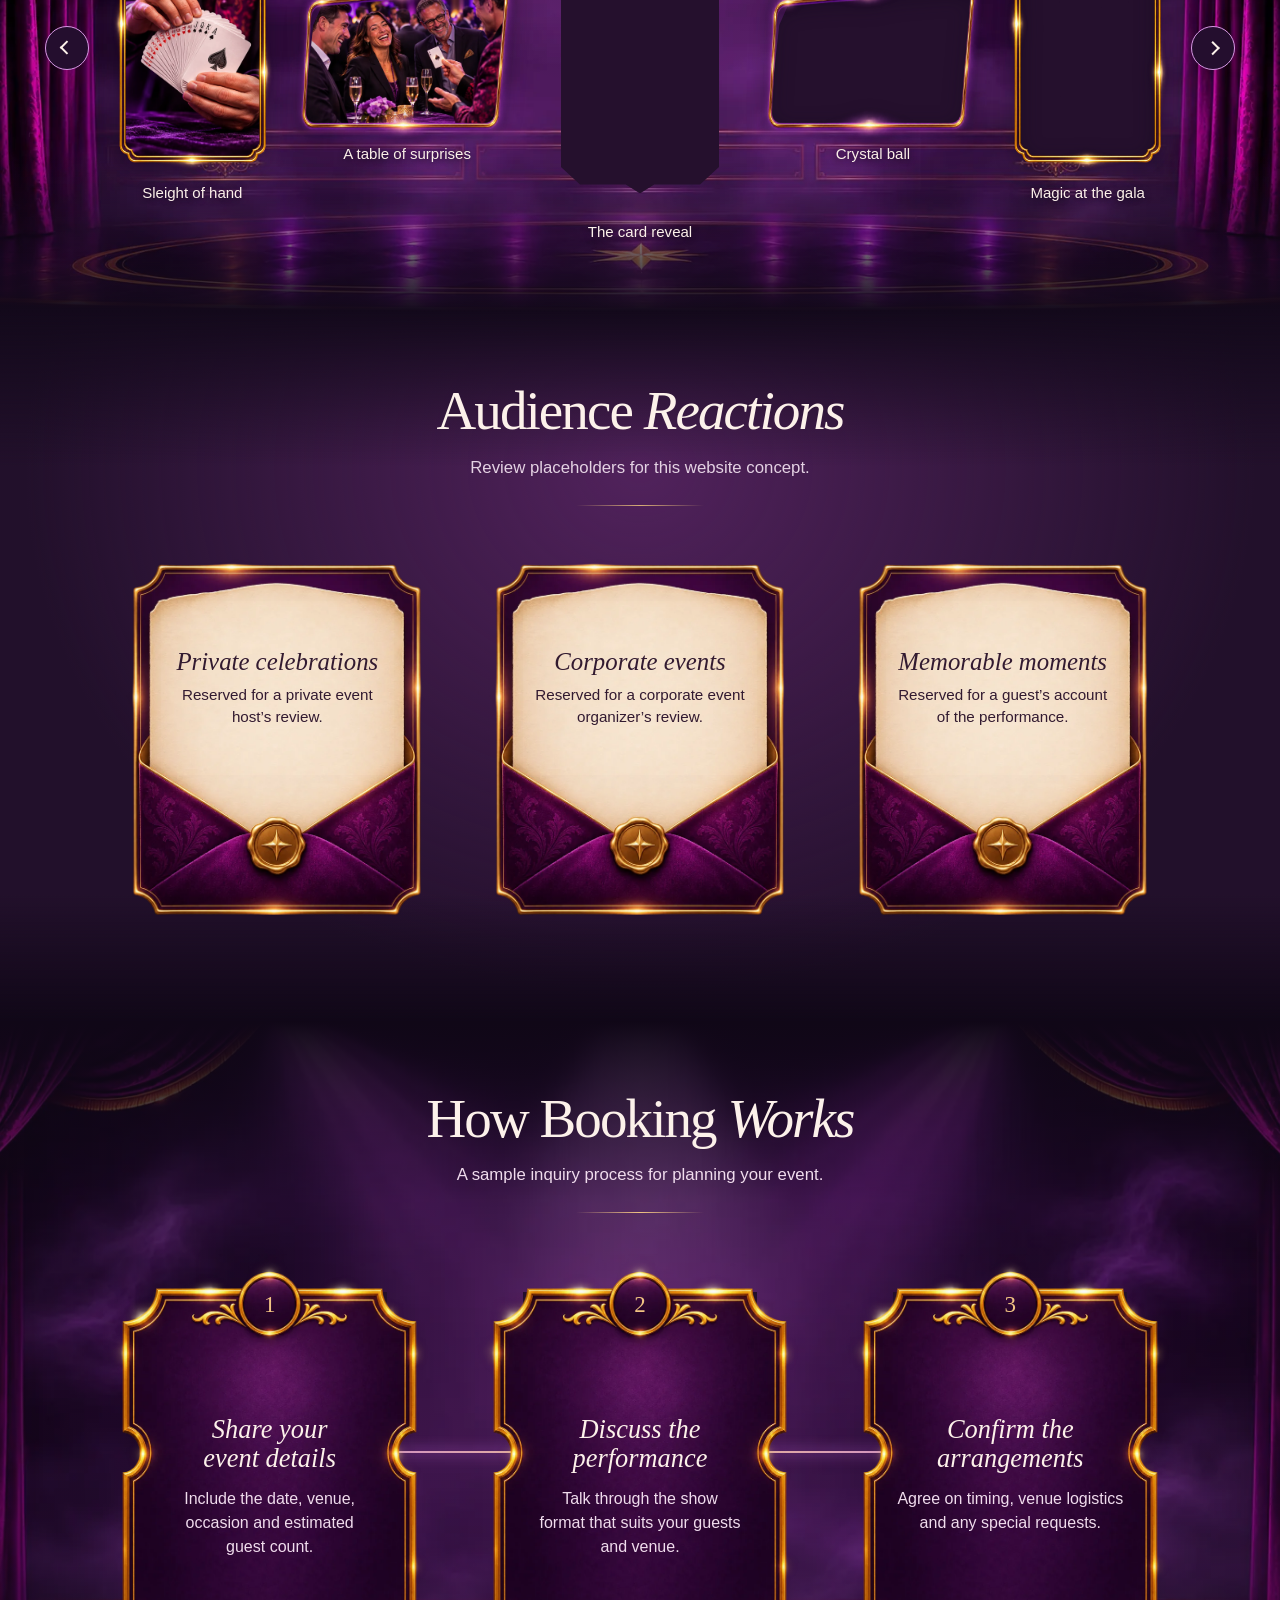
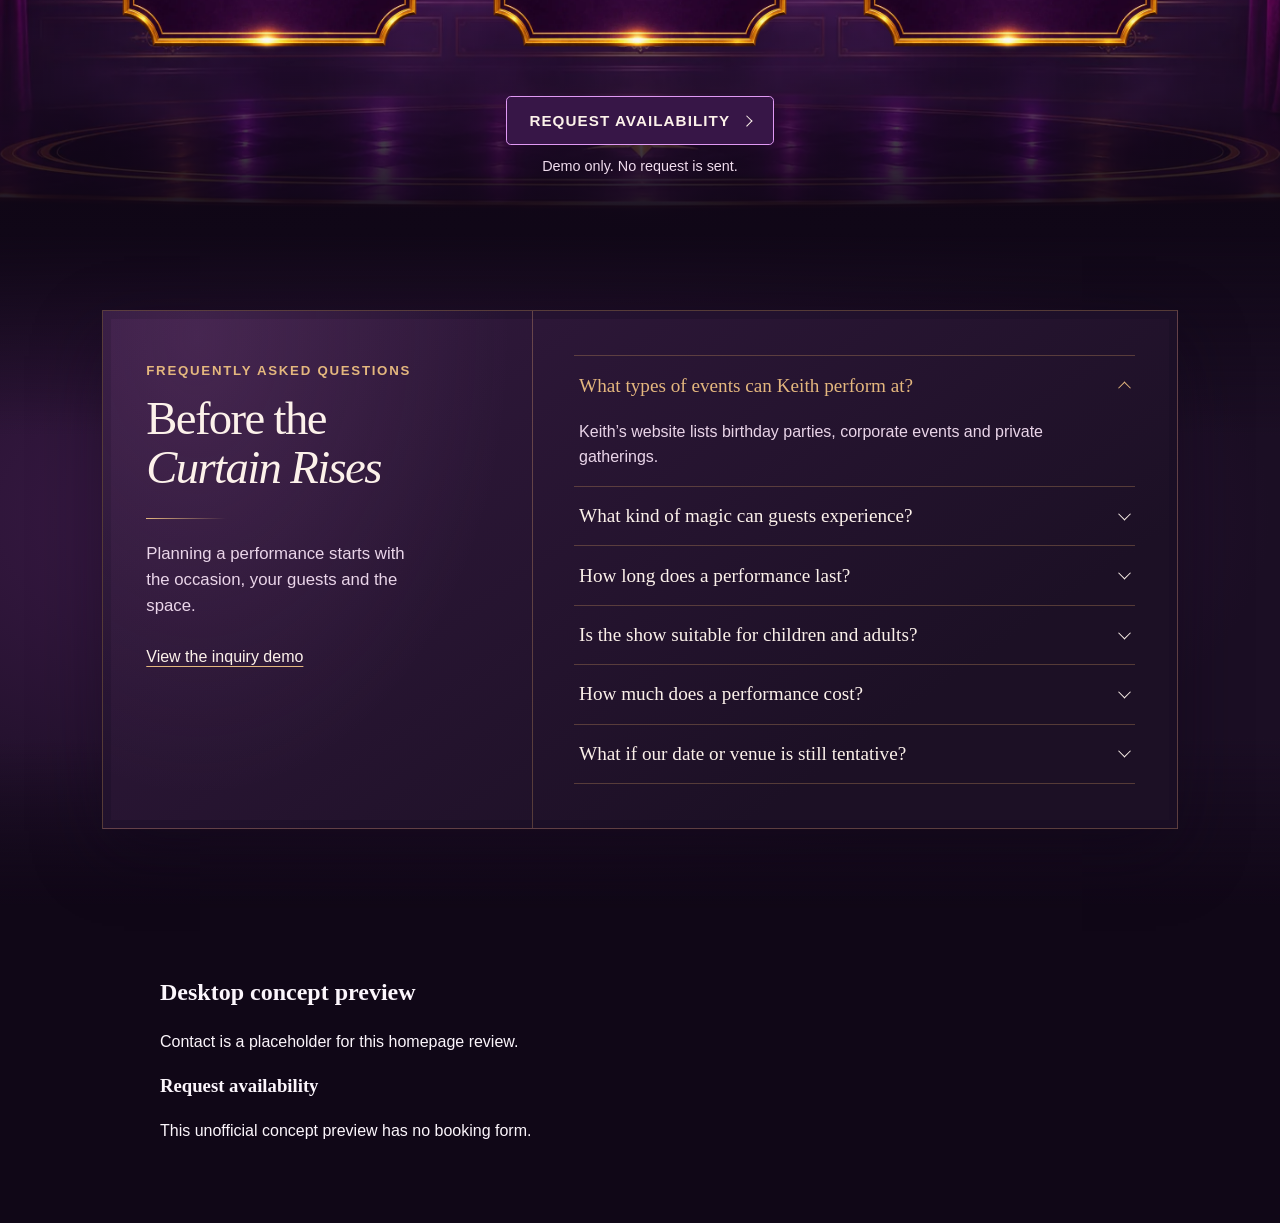
==== commit 29530b26: "Checkpoint Keith desktop sections 03-10 and hand off inquiry" ====
--- a/card-reveal-demo.html
+++ b/card-reveal-demo.html
@@ -8,9 +8,19 @@
   <link rel="stylesheet" href="styles.css">
   <link rel="stylesheet" href="card-reveal-demo.css">
   <link rel="stylesheet" href="experience-section.css">
+  <link rel="stylesheet" href="show-section.css">
+  <link rel="stylesheet" href="event-playbills.css">
+  <link rel="stylesheet" href="behind-curtain.css">
+  <link rel="stylesheet" href="audience-references.css">
+  <link rel="stylesheet" href="wonder-gallery.css">
+  <link rel="stylesheet" href="audience-reactions.css">
+  <link rel="stylesheet" href="booking-steps.css">
+  <link rel="stylesheet" href="curtain-faq.css">
   <script src="hero.js" defer></script>
   <script src="card-reveal-demo.js" defer></script>
   <script src="experience-section.js" defer></script>
+  <script src="deferred-section-art.js" defer></script>
+  <script src="wonder-gallery.js" defer></script>
 </head>
 <body>
   <main>
@@ -70,9 +80,9 @@
         </a>
         <nav aria-label="Main navigation">
           <a href="#experience">The Experience</a>
-          <a href="#preview">Shows</a>
-          <a href="#preview">About Keith</a>
-          <a href="#preview">Gallery</a>
+          <a href="#show">Shows</a>
+          <a href="#about">About Keith</a>
+          <a href="#gallery">Gallery</a>
           <a href="#preview">Contact</a>
         </nav>
         <a class="cta header-cta" href="#availability"><span class="calendar" aria-hidden="true"></span>Request availability</a>
@@ -150,9 +160,357 @@
       </div>
     </section>
 
+    <section class="magic-show" id="show" aria-labelledby="show-title">
+      <h2 id="show-title">The <em>Show</em></h2>
+      <p class="magic-show__intro">Six ways to experience the magic</p>
+      <ul class="magic-show__grid" data-deferred-art>
+        <li class="magic-show__panel" style="--show-crop: 50% 46%">
+          <div class="magic-show__art">
+            <img data-src="assets/section03_show/show_01_illusions.webp" alt="A purple-lit illusion cabinet" decoding="async" fetchpriority="low">
+            <noscript><img src="assets/section03_show/show_01_illusions.webp" alt="A purple-lit illusion cabinet" loading="lazy"></noscript>
+          </div>
+          <div class="magic-show__caption">
+            <span class="magic-show__symbol" aria-hidden="true">✦</span>
+            <h3>Illusions</h3>
+            <p>The impossible takes shape onstage.</p>
+          </div>
+        </li>
+        <li class="magic-show__panel" style="--show-crop: 50% 30%">
+          <div class="magic-show__art">
+            <img data-src="assets/section03_show/show_02_cards_and_coins.webp" alt="A playing card and coin suspended in violet light" decoding="async" fetchpriority="low">
+            <noscript><img src="assets/section03_show/show_02_cards_and_coins.webp" alt="A playing card and coin suspended in violet light" loading="lazy"></noscript>
+          </div>
+          <div class="magic-show__caption">
+            <span class="magic-show__symbol" aria-hidden="true">♠</span>
+            <h3>Cards &amp; Coins</h3>
+            <p>Sleight of hand with familiar objects and surprising results.</p>
+          </div>
+        </li>
+        <li class="magic-show__panel" style="--show-crop: 50% 47%">
+          <div class="magic-show__art">
+            <img data-src="assets/section03_show/show_03_mentalism.webp" alt="A profile framed by concentric rings of light" decoding="async" fetchpriority="low">
+            <noscript><img src="assets/section03_show/show_03_mentalism.webp" alt="A profile framed by concentric rings of light" loading="lazy"></noscript>
+          </div>
+          <div class="magic-show__caption">
+            <span class="magic-show__symbol" aria-hidden="true">◉</span>
+            <h3>Mentalism</h3>
+            <p>Experiments in perception, influence and prediction.</p>
+          </div>
+        </li>
+        <li class="magic-show__panel" style="--show-crop: 50% 27%">
+          <div class="magic-show__art">
+            <img data-src="assets/section03_show/show_04_comedy.webp" alt="An illustrated magician joking with an audience" decoding="async" fetchpriority="low">
+            <noscript><img src="assets/section03_show/show_04_comedy.webp" alt="An illustrated magician joking with an audience" loading="lazy"></noscript>
+          </div>
+          <div class="magic-show__caption">
+            <span class="magic-show__symbol" aria-hidden="true">✧</span>
+            <h3>Comedy</h3>
+            <p>Playful exchanges and laughs woven through the magic.</p>
+          </div>
+        </li>
+        <li class="magic-show__panel" style="--show-crop: 50% 52%">
+          <div class="magic-show__art">
+            <img data-src="assets/section03_show/show_05_storytelling.webp" alt="An open book with glowing pages" decoding="async" fetchpriority="low">
+            <noscript><img src="assets/section03_show/show_05_storytelling.webp" alt="An open book with glowing pages" loading="lazy"></noscript>
+          </div>
+          <div class="magic-show__caption">
+            <span class="magic-show__symbol" aria-hidden="true">❖</span>
+            <h3>Storytelling</h3>
+            <p>Stories that build suspense and end with a magical turn.</p>
+          </div>
+        </li>
+        <li class="magic-show__panel" style="--show-crop: 50% 37%">
+          <div class="magic-show__art">
+            <img data-src="assets/section03_show/show_06_mind_reading.webp" alt="A glowing crystal ball on a theatrical pedestal" decoding="async" fetchpriority="low">
+            <noscript><img src="assets/section03_show/show_06_mind_reading.webp" alt="A glowing crystal ball on a theatrical pedestal" loading="lazy"></noscript>
+          </div>
+          <div class="magic-show__caption">
+            <span class="magic-show__symbol" aria-hidden="true">◎</span>
+            <h3>Mind Reading</h3>
+            <p>A thought kept to yourself becomes the center of the mystery.</p>
+          </div>
+        </li>
+      </ul>
+      <p class="magic-show__credit">Concept illustrations</p>
+    </section>
+
+    <section class="event-playbills" id="events" aria-labelledby="events-title">
+      <h2 id="events-title">Choose <em>Your Event</em></h2>
+      <div class="event-playbills__grid" data-deferred-art>
+        <article class="event-playbills__card event-playbills__card--birthday">
+          <div class="event-playbills__art">
+            <img data-src="assets/section04_events/birthday_event.webp" alt="Children react to a fan of playing cards at a birthday party" decoding="async" fetchpriority="low">
+            <noscript><img src="assets/section04_events/birthday_event.webp" alt="Children react to a fan of playing cards at a birthday party" loading="lazy"></noscript>
+          </div>
+          <img class="event-playbills__frame" data-src="assets/section04_events/playbill_frame_transparent.webp" alt="" decoding="async" fetchpriority="low">
+          <noscript><img class="event-playbills__frame" src="assets/section04_events/playbill_frame_transparent.webp" alt="" loading="lazy"></noscript>
+          <div class="event-playbills__body">
+            <h3>Birthday Parties</h3>
+            <p>A playful magic show for the guest of honor, with plenty of chances for friends and family to join in.</p>
+            <a href="#availability" aria-label="Request availability for birthday parties">Request availability</a>
+          </div>
+        </article>
+        <article class="event-playbills__card event-playbills__card--corporate">
+          <div class="event-playbills__art">
+            <img data-src="assets/section04_events/corporate_event.webp" alt="Guests at a reception laugh as a performer holds up a coin" decoding="async" fetchpriority="low">
+            <noscript><img src="assets/section04_events/corporate_event.webp" alt="Guests at a reception laugh as a performer holds up a coin" loading="lazy"></noscript>
+          </div>
+          <img class="event-playbills__frame" data-src="assets/section04_events/playbill_frame_transparent.webp" alt="" decoding="async" fetchpriority="low">
+          <noscript><img class="event-playbills__frame" src="assets/section04_events/playbill_frame_transparent.webp" alt="" loading="lazy"></noscript>
+          <div class="event-playbills__body">
+            <h3>Corporate Events</h3>
+            <p>A featured performance or roving magic to bring colleagues together between conversations.</p>
+            <a href="#availability" aria-label="Request availability for corporate events">Request availability</a>
+          </div>
+        </article>
+        <article class="event-playbills__card event-playbills__card--private">
+          <div class="event-playbills__art">
+            <img data-src="assets/section04_events/private_event.webp" alt="Guests watch close-up magic at a private celebration" decoding="async" fetchpriority="low">
+            <noscript><img src="assets/section04_events/private_event.webp" alt="Guests watch close-up magic at a private celebration" loading="lazy"></noscript>
+          </div>
+          <img class="event-playbills__frame" data-src="assets/section04_events/playbill_frame_transparent.webp" alt="" decoding="async" fetchpriority="low">
+          <noscript><img class="event-playbills__frame" src="assets/section04_events/playbill_frame_transparent.webp" alt="" loading="lazy"></noscript>
+          <div class="event-playbills__body">
+            <h3>Private Events</h3>
+            <p>Close-up magic for dinner parties and private celebrations, with surprises that happen right at the table.</p>
+            <a href="#availability" aria-label="Request availability for private events">Request availability</a>
+          </div>
+        </article>
+      </div>
+      <p class="event-playbills__credit">Concept illustrations</p>
+    </section>
+
+    <section class="behind-curtain" id="about" aria-labelledby="about-title" data-deferred-art>
+      <img class="behind-curtain__atmosphere" data-src="assets/section05_behind_curtain/behind_curtain_atmosphere.webp" alt="" decoding="async" fetchpriority="low">
+      <noscript><img class="behind-curtain__atmosphere" src="assets/section05_behind_curtain/behind_curtain_atmosphere.webp" alt="" loading="lazy"></noscript>
+      <div class="behind-curtain__layout">
+        <figure class="behind-curtain__portrait">
+          <div class="behind-curtain__arch">
+            <img data-src="assets/section05_behind_curtain/magician_portrait_concept.webp" alt="Concept portrait of Keith Tyran in purple stage attire" decoding="async" fetchpriority="low">
+            <noscript><img src="assets/section05_behind_curtain/magician_portrait_concept.webp" alt="Concept portrait of Keith Tyran in purple stage attire" loading="lazy"></noscript>
+          </div>
+          <figcaption>Concept portrait</figcaption>
+        </figure>
+        <div class="behind-curtain__copy">
+          <p class="behind-curtain__label">Meet Keith Tyran</p>
+          <h2 id="about-title">Behind <em>the Curtain</em></h2>
+          <p>Known as The Gentleman Magician, Keith brings sleight of hand, storytelling and humor to his performances. His show can unfold up close with cards and coins or play to the room with illusions and mentalism.</p>
+        </div>
+      </div>
+    </section>
+
+    <section class="audience-references" id="clients" aria-labelledby="clients-title">
+      <h2 id="clients-title">Trusted by <em>Audiences</em></h2>
+      <p class="audience-references__source">Performance references listed on <a href="https://www.keithtyran.com/">Keith Tyran’s website</a></p>
+      <ul class="audience-references__grid">
+        <li>Meta</li>
+        <li>Google</li>
+        <li>NASCAR</li>
+        <li>Wells Fargo</li>
+        <li>San Francisco Symphony</li>
+        <li>Prologis</li>
+        <li>The Japan Society</li>
+        <li>Habbis Law Firm</li>
+      </ul>
+      <p class="audience-references__note">Unofficial website concept</p>
+    </section>
+
+    <section class="wonder-gallery" id="gallery" aria-labelledby="gallery-title" data-deferred-art>
+      <img class="wonder-gallery__scene" data-src="assets/section07_gallery/gallery_stage.webp" alt="" decoding="async" fetchpriority="low">
+      <noscript><img class="wonder-gallery__scene" src="assets/section07_gallery/gallery_stage.webp" alt="" loading="lazy"></noscript>
+      <h2 id="gallery-title">Moments of <em>Wonder</em></h2>
+      <p class="wonder-gallery__intro">Concept illustrations of close-up magic and stage performance.</p>
+
+      <div class="wonder-gallery__display">
+        <button class="wonder-gallery__arrow" type="button" data-gallery-step="-1" aria-label="Previous gallery arrangement" hidden>
+          <span aria-hidden="true"></span>
+        </button>
+        <div class="wonder-gallery__strip">
+          <figure class="wonder-gallery__piece">
+            <a class="wonder-gallery__art" href="assets/section07_gallery/gallery_cards_closeup.webp">
+              <span class="wonder-gallery__opening">
+                <img data-src="assets/section07_gallery/gallery_cards_closeup.webp" alt="Hands fan a deck of playing cards over a purple velvet table" decoding="async" fetchpriority="low">
+                <noscript><img src="assets/section07_gallery/gallery_cards_closeup.webp" alt="Hands fan a deck of playing cards over a purple velvet table" loading="lazy"></noscript>
+              </span>
+              <img class="wonder-gallery__frame" data-src="assets/section07_gallery/gallery_frame_portrait.webp" alt="" decoding="async" fetchpriority="low">
+              <noscript><img class="wonder-gallery__frame" src="assets/section07_gallery/gallery_frame_portrait.webp" alt="" loading="lazy"></noscript>
+            </a>
+            <figcaption>Sleight of hand</figcaption>
+          </figure>
+          <figure class="wonder-gallery__piece wonder-gallery__piece--landscape">
+            <a class="wonder-gallery__art" href="assets/section07_gallery/gallery_reaction_table.webp">
+              <span class="wonder-gallery__opening">
+                <img data-src="assets/section07_gallery/gallery_reaction_table.webp" alt="Three guests laugh as a hand holds up the ace of spades" decoding="async" fetchpriority="low">
+                <noscript><img src="assets/section07_gallery/gallery_reaction_table.webp" alt="Three guests laugh as a hand holds up the ace of spades" loading="lazy"></noscript>
+              </span>
+              <img class="wonder-gallery__frame" data-src="assets/section02_experience/experience_main_frame.webp" alt="" decoding="async" fetchpriority="low">
+              <noscript><img class="wonder-gallery__frame" src="assets/section02_experience/experience_main_frame.webp" alt="" loading="lazy"></noscript>
+            </a>
+            <figcaption>A table of surprises</figcaption>
+          </figure>
+          <figure class="wonder-gallery__piece wonder-gallery__piece--featured">
+            <a class="wonder-gallery__art" href="assets/section07_gallery/gallery_featured_magician.webp">
+              <span class="wonder-gallery__opening">
+                <img data-src="assets/section07_gallery/gallery_featured_magician.webp" alt="A magician in a red jacket presents a heart-suit playing card" decoding="async" fetchpriority="low">
+                <noscript><img src="assets/section07_gallery/gallery_featured_magician.webp" alt="A magician in a red jacket presents a heart-suit playing card" loading="lazy"></noscript>
+              </span>
+              <img class="wonder-gallery__frame" data-src="assets/section07_gallery/gallery_frame_featured.webp" alt="" decoding="async" fetchpriority="low">
+              <noscript><img class="wonder-gallery__frame" src="assets/section07_gallery/gallery_frame_featured.webp" alt="" loading="lazy"></noscript>
+            </a>
+            <figcaption>The card reveal</figcaption>
+          </figure>
+          <figure class="wonder-gallery__piece wonder-gallery__piece--landscape">
+            <a class="wonder-gallery__art" href="assets/section07_gallery/gallery_crystal.webp">
+              <span class="wonder-gallery__opening">
+                <img data-src="assets/section07_gallery/gallery_crystal.webp" alt="A crystal ball glows violet on a velvet-draped stage" decoding="async" fetchpriority="low">
+                <noscript><img src="assets/section07_gallery/gallery_crystal.webp" alt="A crystal ball glows violet on a velvet-draped stage" loading="lazy"></noscript>
+              </span>
+              <img class="wonder-gallery__frame" data-src="assets/section02_experience/experience_main_frame.webp" alt="" decoding="async" fetchpriority="low">
+              <noscript><img class="wonder-gallery__frame" src="assets/section02_experience/experience_main_frame.webp" alt="" loading="lazy"></noscript>
+            </a>
+            <figcaption>Crystal ball</figcaption>
+          </figure>
+          <figure class="wonder-gallery__piece">
+            <a class="wonder-gallery__art" href="assets/section07_gallery/gallery_gala.webp">
+              <span class="wonder-gallery__opening">
+                <img data-src="assets/section07_gallery/gallery_gala.webp" alt="A guest smiles as a magician shows her a fan of cards" decoding="async" fetchpriority="low">
+                <noscript><img src="assets/section07_gallery/gallery_gala.webp" alt="A guest smiles as a magician shows her a fan of cards" loading="lazy"></noscript>
+              </span>
+              <img class="wonder-gallery__frame" data-src="assets/section07_gallery/gallery_frame_portrait.webp" alt="" decoding="async" fetchpriority="low">
+              <noscript><img class="wonder-gallery__frame" src="assets/section07_gallery/gallery_frame_portrait.webp" alt="" loading="lazy"></noscript>
+            </a>
+            <figcaption>Magic at the gala</figcaption>
+          </figure>
+        </div>
+        <button class="wonder-gallery__arrow" type="button" data-gallery-step="1" aria-label="Next gallery arrangement" hidden>
+          <span aria-hidden="true"></span>
+        </button>
+      </div>
+      <p class="wonder-gallery__status" role="status"></p>
+
+      <dialog class="wonder-gallery__lightbox" aria-labelledby="gallery-lightbox-title" aria-describedby="gallery-lightbox-note">
+        <button class="wonder-gallery__close" type="button" autofocus>Close</button>
+        <figure>
+          <img alt="" decoding="async">
+          <figcaption id="gallery-lightbox-title"></figcaption>
+        </figure>
+        <p id="gallery-lightbox-note">Concept illustration</p>
+      </dialog>
+    </section>
+
+    <section class="audience-reactions" id="reactions" aria-labelledby="reactions-title">
+      <h2 id="reactions-title">Audience <em>Reactions</em></h2>
+      <p class="audience-reactions__intro">Review placeholders for this website concept.</p>
+
+      <ul class="audience-reactions__letters" data-deferred-art>
+        <li class="audience-reactions__letter">
+          <img data-src="assets/section08_reactions/review_letter_blank.webp" width="700" height="875" alt="" decoding="async" fetchpriority="low">
+          <noscript><img src="assets/section08_reactions/review_letter_blank.webp" width="700" height="875" alt="" loading="lazy"></noscript>
+          <div class="audience-reactions__copy">
+            <h3>Private celebrations</h3>
+            <p>Reserved for a private event host’s review.</p>
+          </div>
+        </li>
+        <li class="audience-reactions__letter">
+          <img data-src="assets/section08_reactions/review_letter_blank.webp" width="700" height="875" alt="" decoding="async" fetchpriority="low">
+          <noscript><img src="assets/section08_reactions/review_letter_blank.webp" width="700" height="875" alt="" loading="lazy"></noscript>
+          <div class="audience-reactions__copy">
+            <h3>Corporate events</h3>
+            <p>Reserved for a corporate event organizer’s review.</p>
+          </div>
+        </li>
+        <li class="audience-reactions__letter">
+          <img data-src="assets/section08_reactions/review_letter_blank.webp" width="700" height="875" alt="" decoding="async" fetchpriority="low">
+          <noscript><img src="assets/section08_reactions/review_letter_blank.webp" width="700" height="875" alt="" loading="lazy"></noscript>
+          <div class="audience-reactions__copy">
+            <h3>Memorable moments</h3>
+            <p>Reserved for a guest’s account of the performance.</p>
+          </div>
+        </li>
+      </ul>
+    </section>
+
+    <section class="booking-steps" id="booking" aria-labelledby="booking-title" data-deferred-art>
+      <img class="booking-steps__scene" data-src="assets/section07_gallery/gallery_stage.webp" alt="" decoding="async" fetchpriority="low">
+      <noscript><img class="booking-steps__scene" src="assets/section07_gallery/gallery_stage.webp" alt="" loading="lazy"></noscript>
+      <h2 id="booking-title">How Booking <em>Works</em></h2>
+      <p class="booking-steps__intro">A sample inquiry process for planning your event.</p>
+
+      <ol class="booking-steps__tickets" role="list">
+        <li class="booking-steps__ticket">
+          <img data-src="assets/section09_booking/booking_ticket_frame.webp" width="780" height="975" alt="" decoding="async" fetchpriority="low">
+          <noscript><img src="assets/section09_booking/booking_ticket_frame.webp" width="780" height="975" alt="" loading="lazy"></noscript>
+          <span class="booking-steps__number" aria-hidden="true">1</span>
+          <div class="booking-steps__copy">
+            <h3>Share your event details</h3>
+            <p>Include the date, venue, occasion and estimated guest count.</p>
+          </div>
+        </li>
+        <li class="booking-steps__ticket">
+          <img data-src="assets/section09_booking/booking_ticket_frame.webp" width="780" height="975" alt="" decoding="async" fetchpriority="low">
+          <noscript><img src="assets/section09_booking/booking_ticket_frame.webp" width="780" height="975" alt="" loading="lazy"></noscript>
+          <span class="booking-steps__number" aria-hidden="true">2</span>
+          <div class="booking-steps__copy">
+            <h3>Discuss the performance</h3>
+            <p>Talk through the show format that suits your guests and venue.</p>
+          </div>
+        </li>
+        <li class="booking-steps__ticket">
+          <img data-src="assets/section09_booking/booking_ticket_frame.webp" width="780" height="975" alt="" decoding="async" fetchpriority="low">
+          <noscript><img src="assets/section09_booking/booking_ticket_frame.webp" width="780" height="975" alt="" loading="lazy"></noscript>
+          <span class="booking-steps__number" aria-hidden="true">3</span>
+          <div class="booking-steps__copy">
+            <h3>Confirm the arrangements</h3>
+            <p>Agree on timing, venue logistics and any special requests.</p>
+          </div>
+        </li>
+      </ol>
+
+      <a class="booking-steps__request" href="#availability" aria-describedby="booking-demo-note">Request availability</a>
+      <p class="booking-steps__note" id="booking-demo-note">Demo only. No request is sent.</p>
+    </section>
+
+    <section class="curtain-faq" id="faq" aria-labelledby="faq-title">
+      <div class="curtain-faq__program">
+        <div class="curtain-faq__intro">
+          <p class="curtain-faq__label">Frequently asked questions</p>
+          <h2 id="faq-title">Before the <em>Curtain Rises</em></h2>
+          <p>Planning a performance starts with the occasion, your guests and the space.</p>
+          <a href="#availability">View the inquiry demo</a>
+        </div>
+
+        <div class="curtain-faq__questions">
+          <details open>
+            <summary>What types of events can Keith perform at?</summary>
+            <p>Keith’s website lists birthday parties, corporate events and private gatherings.</p>
+          </details>
+          <details>
+            <summary>What kind of magic can guests experience?</summary>
+            <p>Keith describes close-up, walk-around and stage or parlour magic. His repertoire includes cards, coins, illusions and mentalism.</p>
+          </details>
+          <details>
+            <summary>How long does a performance last?</summary>
+            <p>Published packages vary by event. Some pair a short show with a separate close-up or walk-around set. Confirm the running time when discussing your event.</p>
+          </details>
+          <details>
+            <summary>Is the show suitable for children and adults?</summary>
+            <p>Keith describes performances for a range of ages. Share your guests’ ages when discussing the show so you can choose a suitable format.</p>
+          </details>
+          <details>
+            <summary>How much does a performance cost?</summary>
+            <p>Keith’s website describes custom pricing. The date, location, estimated guest count and preferred format are useful details to include when asking for a quote.</p>
+          </details>
+          <details>
+            <summary>What if our date or venue is still tentative?</summary>
+            <p>Start with the details you know. Confirm the date, venue requirements and availability when you discuss the arrangements.</p>
+          </details>
+        </div>
+      </div>
+    </section>
+
     <section class="preview" id="preview" aria-labelledby="preview-title">
       <h2 id="preview-title">Desktop concept preview</h2>
-      <p>Shows, biography, gallery and contact are placeholders for this homepage review.</p>
+      <p>Contact is a placeholder for this homepage review.</p>
       <div id="availability">
         <h3>Request availability</h3>
         <p>This unofficial concept preview has no booking form.</p>
--- a/show-section.css
+++ b/show-section.css
@@ -0,0 +1,130 @@
+.magic-show {
+  --show-gold: #e2b879;
+  --show-text: #fcf2ee;
+  --show-muted: #dfcfe0;
+  --show-panel: #1b0e25;
+  --show-gutter: clamp(3rem, 10vw, 12rem);
+  --show-frame: #c48b5e;
+  --show-glow: #c669ec4f;
+  padding: clamp(4.5rem, 6vw, 7rem) var(--show-gutter);
+  background: radial-gradient(ellipse at 50% 22%, #361345, transparent 64%),
+    linear-gradient(#110717, #1b0b24 35%, #13091b);
+  color: var(--show-text);
+  text-align: center;
+}
+
+.magic-show h2 {
+  margin: 0;
+  font: 400 clamp(3.2rem, 4.3vw, 5.2rem)/1 Baskervville, Georgia, serif;
+  letter-spacing: -.035em;
+}
+
+.magic-show__intro {
+  margin: .85rem 0 0;
+  color: var(--show-muted);
+  font-size: 1rem;
+}
+
+.magic-show__intro::after {
+  content: "";
+  display: block;
+  width: 7.5rem;
+  height: 1px;
+  margin: 1.55rem auto 0;
+  background: linear-gradient(90deg, transparent, var(--show-gold), transparent);
+}
+
+.magic-show__grid {
+  display: grid;
+  grid-template-columns: repeat(3, minmax(0, 1fr));
+  gap: clamp(1rem, 1.8vw, 2rem);
+  max-width: 82.5rem;
+  margin: clamp(2.25rem, 3.4vw, 4rem) auto 0;
+  padding: 0;
+  list-style: none;
+}
+
+.magic-show__panel {
+  position: relative;
+  overflow: hidden;
+  padding: 6px;
+  border: 1px solid var(--show-frame);
+  border-radius: .65rem;
+  background: var(--show-panel);
+  box-shadow: 0 12px 27px #08030e80;
+}
+
+.magic-show__panel::after {
+  content: "";
+  position: absolute;
+  inset: 6px;
+  border: 1px solid color-mix(in srgb, var(--show-gold) 74%, transparent);
+  border-radius: .32rem;
+  pointer-events: none;
+}
+
+.magic-show__art {
+  aspect-ratio: 1.76;
+  overflow: hidden;
+  background: radial-gradient(ellipse, #442057, var(--show-panel));
+}
+
+.magic-show__art img[data-src]:not([src]) { display: none; }
+
+.magic-show__art img {
+  display: block;
+  width: 100%;
+  height: 100%;
+  object-fit: cover;
+  object-position: var(--show-crop, center);
+}
+
+.magic-show__caption {
+  position: relative;
+  padding: 1.55rem .85rem 1.25rem;
+  background: linear-gradient(#32143c, var(--show-panel));
+}
+
+.magic-show__symbol {
+  position: absolute;
+  left: 50%;
+  top: 0;
+  display: grid;
+  place-items: center;
+  width: 2.1rem;
+  aspect-ratio: 1;
+  transform: translate(-50%, -50%);
+  border: 1px solid var(--show-gold);
+  border-radius: 50%;
+  background: var(--show-panel);
+  color: var(--show-gold);
+}
+
+.magic-show__caption h3 {
+  margin: 0;
+  font: 400 clamp(1.25rem, 1.5vw, 1.6rem)/1.15 Baskervville, Georgia, serif;
+}
+
+.magic-show__caption p {
+  max-width: 31ch;
+  margin: .55rem auto 0;
+  color: var(--show-muted);
+  font-size: .94rem;
+  line-height: 1.5;
+}
+
+.magic-show__credit {
+  margin: 1.4rem 0 0;
+  color: var(--show-muted);
+  font-size: .76rem;
+}
+
+@media (hover: hover) and (pointer: fine) {
+  .magic-show__panel:hover { box-shadow: 0 12px 27px #08030e80, 0 0 22px var(--show-glow); }
+}
+
+@media (hover: hover) and (pointer: fine) and (prefers-reduced-motion: no-preference) {
+  .magic-show__panel { transition: box-shadow .22s ease-out; }
+  .magic-show__art img { transition: transform .38s cubic-bezier(.22, 1, .36, 1); }
+  .magic-show__panel:hover img { transform: scale(1.035); }
+}
--- a/event-playbills.css
+++ b/event-playbills.css
@@ -0,0 +1,165 @@
+.event-playbills {
+  --events-ink: #170b21;
+  --events-text: #fcf1ea;
+  --events-muted: #e5d3e1;
+  --events-gold: #efc287;
+  --events-gutter: clamp(3rem, 10vw, 12rem);
+  --events-glow: #b967e65c;
+  padding: clamp(4.5rem, 6vw, 7rem) var(--events-gutter);
+  background: radial-gradient(ellipse at 52% 37%, #54215c8f, transparent 68%),
+    linear-gradient(#13091b, #210d2b 55%, #13091b);
+  color: var(--events-text);
+  text-align: center;
+}
+
+.event-playbills h2 {
+  margin: 0;
+  font: 400 clamp(3.2rem, 4.3vw, 5.2rem)/1.05 Baskervville, Georgia, serif;
+  letter-spacing: -.035em;
+}
+
+.event-playbills h2::after {
+  content: "";
+  display: block;
+  width: 8rem;
+  height: 1px;
+  margin: 1.65rem auto 0;
+  background: linear-gradient(90deg, transparent, var(--events-gold), transparent);
+}
+
+.event-playbills__grid {
+  display: grid;
+  grid-template-columns: repeat(3, minmax(0, 1fr));
+  gap: clamp(1.4rem, 2.4vw, 2.6rem);
+  max-width: 77rem;
+  margin: clamp(2.25rem, 3.4vw, 4rem) auto 0;
+}
+
+.event-playbills__card {
+  position: relative;
+  isolation: isolate;
+  display: flex;
+  flex-direction: column;
+  min-width: 0;
+  padding: 5% 5% 8%;
+  border-radius: 1rem;
+  background: var(--events-ink);
+  box-shadow: 0 16px 36px #0a0411b3;
+}
+
+.event-playbills img[data-src]:not([src]) { display: none; }
+
+.event-playbills__art {
+  position: relative;
+  aspect-ratio: 1.15;
+  overflow: hidden;
+  border-radius: .65rem .65rem 0 0;
+  background: radial-gradient(ellipse, #43204e, var(--events-ink));
+}
+
+.event-playbills__art img {
+  display: block;
+  width: 100%;
+  height: 100%;
+  object-fit: cover;
+  object-position: var(--events-crop, 50% 44%);
+}
+
+.event-playbills__card--birthday { --events-crop: 50% 40%; }
+.event-playbills__card--corporate { --events-crop: 50% 32%; }
+.event-playbills__card--private { --events-crop: 50% 38%; }
+
+.event-playbills__card:is(.event-playbills__card--corporate, .event-playbills__card--private) .event-playbills__art img {
+  transform: scale(1.045);
+  transform-origin: center 30%;
+}
+
+.event-playbills__art::after {
+  content: "";
+  position: absolute;
+  inset: 0;
+  background: linear-gradient(transparent 66%, var(--events-ink));
+}
+
+.event-playbills__frame {
+  position: absolute;
+  inset: 0;
+  z-index: 1;
+  width: 100%;
+  height: 100%;
+  pointer-events: none;
+}
+
+.event-playbills__body {
+  position: relative;
+  z-index: 2;
+  display: flex;
+  flex: 1;
+  flex-direction: column;
+  align-items: center;
+  padding: .55rem 1.35rem .9rem;
+}
+
+.event-playbills__body h3 {
+  margin: 0;
+  font: 400 clamp(1.65rem, 2.15vw, 2.15rem)/1.1 Baskervville, Georgia, serif;
+}
+
+.event-playbills__body p {
+  max-width: 30ch;
+  margin: .85rem 0 1.45rem;
+  color: var(--events-muted);
+  font-size: clamp(.96rem, 1.06vw, 1.1rem);
+  line-height: 1.52;
+}
+
+.event-playbills__body a {
+  display: inline-flex;
+  align-items: center;
+  justify-content: center;
+  gap: .65rem;
+  min-height: 44px;
+  margin-top: auto;
+  padding: .58rem .85rem;
+  border: 1px solid #cd8cec;
+  border-radius: .35rem;
+  background: #30173c;
+  color: var(--events-text);
+  font-size: .76rem;
+  font-weight: 700;
+  letter-spacing: .06em;
+  text-decoration: none;
+  text-transform: uppercase;
+}
+
+.event-playbills__body a::after {
+  content: "";
+  width: .35rem;
+  height: .35rem;
+  border: solid currentColor;
+  border-width: 1px 1px 0 0;
+  transform: rotate(45deg);
+}
+
+.event-playbills__body a:focus-visible {
+  outline: 2px solid var(--events-gold);
+  outline-offset: 4px;
+}
+
+.event-playbills__body a:is(:hover, :focus-visible) { background: #4a2559; }
+.event-playbills__card:focus-within { box-shadow: 0 16px 36px #0a0411b3, 0 0 26px var(--events-glow); }
+
+.event-playbills__credit {
+  margin: 1.4rem 0 0;
+  color: var(--events-muted);
+  font-size: .76rem;
+}
+
+@media (hover: hover) and (pointer: fine) {
+  .event-playbills__card:hover { box-shadow: 0 16px 36px #0a0411b3, 0 0 26px var(--events-glow); }
+}
+
+@media (hover: hover) and (pointer: fine) and (prefers-reduced-motion: no-preference) {
+  .event-playbills__card { transition: transform .24s ease-out, box-shadow .24s ease-out; }
+  .event-playbills__card:hover { transform: translateY(-4px); }
+}
--- a/behind-curtain.css
+++ b/behind-curtain.css
@@ -0,0 +1,129 @@
+.behind-curtain {
+  --curtain-surface: #170b21;
+  --curtain-edge: #13091b;
+  --curtain-text: #fcf1ea;
+  --curtain-muted: #e5d3e1;
+  --curtain-gold: #e7bb80;
+  --curtain-glow: #9e45c267;
+  --curtain-gutter: clamp(3rem, 10vw, 12rem);
+  position: relative;
+  isolation: isolate;
+  overflow: hidden;
+  padding: clamp(5rem, 7vw, 8rem) var(--curtain-gutter);
+  background: var(--curtain-surface);
+  color: var(--curtain-text);
+}
+
+.behind-curtain img[data-src]:not([src]) { display: none; }
+
+.behind-curtain__atmosphere,
+.behind-curtain::before {
+  position: absolute;
+  inset: 0;
+  pointer-events: none;
+}
+
+.behind-curtain__atmosphere {
+  z-index: -2;
+  width: 100%;
+  height: 100%;
+  object-fit: cover;
+  opacity: .74;
+}
+
+.behind-curtain::before {
+  content: "";
+  z-index: -1;
+  background: linear-gradient(var(--curtain-edge), transparent 23%, transparent 74%, var(--curtain-edge)),
+    linear-gradient(90deg, transparent 22%, #180b2280 52%, #14091cdb 85%);
+}
+
+.behind-curtain__layout {
+  display: grid;
+  grid-template-columns: minmax(0, 1fr) minmax(0, 1.05fr);
+  gap: clamp(3rem, 6vw, 7rem);
+  align-items: center;
+  max-width: 73rem;
+  margin-inline: auto;
+}
+
+.behind-curtain__portrait {
+  position: relative;
+  width: min(100%, 27rem);
+  margin: 0;
+  justify-self: center;
+  text-align: center;
+}
+
+.behind-curtain__arch {
+  position: relative;
+  overflow: hidden;
+  aspect-ratio: .9;
+  border: 1px solid var(--curtain-gold);
+  border-radius: 50% 50% .55rem .55rem / 38% 38% .55rem .55rem;
+  background: radial-gradient(ellipse at 50% 37%, var(--curtain-glow), var(--curtain-surface) 72%);
+  box-shadow: 0 0 0 .32rem #351b40, 0 0 0 .39rem #a07166, 0 1rem 3rem #0d0513b3,
+    0 0 3.2rem var(--curtain-glow);
+}
+
+.behind-curtain__arch img {
+  display: block;
+  width: 100%;
+  height: 100%;
+  object-fit: cover;
+  object-position: center 35%;
+}
+
+.behind-curtain__arch::after {
+  content: "";
+  position: absolute;
+  inset: 0;
+  background: radial-gradient(ellipse at 55% 27%, #ffd7ec1c, transparent 58%);
+  opacity: .55;
+  pointer-events: none;
+}
+
+.behind-curtain__portrait figcaption {
+  margin-top: 1.15rem;
+  color: var(--curtain-muted);
+  font-size: .78rem;
+}
+
+.behind-curtain__label {
+  margin: 0 0 1rem;
+  color: var(--curtain-gold);
+  font-size: .82rem;
+  font-weight: 700;
+  letter-spacing: .18em;
+  text-transform: uppercase;
+}
+
+.behind-curtain__copy h2 {
+  margin: 0;
+  font: 400 clamp(3.1rem, 4.65vw, 5.4rem)/.98 Baskervville, Georgia, serif;
+  letter-spacing: -.035em;
+}
+
+.behind-curtain__copy h2 em { display: block; }
+
+.behind-curtain__copy h2::after {
+  content: "";
+  display: block;
+  width: 7rem;
+  height: 1px;
+  margin: 1.6rem 0 1.4rem;
+  background: linear-gradient(90deg, var(--curtain-gold), transparent);
+}
+
+.behind-curtain__copy h2 + p {
+  max-width: 39ch;
+  margin: 0;
+  color: var(--curtain-muted);
+  font-size: clamp(1rem, 1.2vw, 1.2rem);
+  line-height: 1.65;
+}
+
+@media (hover: hover) and (pointer: fine) and (prefers-reduced-motion: no-preference) {
+  .behind-curtain__arch::after { transition: opacity .28s ease-out; }
+  .behind-curtain__arch:hover::after { opacity: 1; }
+}
--- a/audience-references.css
+++ b/audience-references.css
@@ -0,0 +1,91 @@
+.audience-references {
+  --audiences-surface: #190d23;
+  --audiences-text: #fcf1ea;
+  --audiences-muted: #e4d2e3;
+  --audiences-gold: #d7ad76;
+  --audiences-inlay: #997449;
+  --audiences-glow: #b165ce40;
+  padding: clamp(4.5rem, 6vw, 7rem) clamp(3rem, 10vw, 12rem);
+  background:
+    radial-gradient(ellipse at 50% 0%, #65316d53, transparent 70%),
+    linear-gradient(#13091b, transparent 25%, transparent 88%, #13091b),
+    repeating-linear-gradient(90deg, transparent 0, #cb79e00a 90px, #0f061647 180px),
+    var(--audiences-surface);
+  color: var(--audiences-text);
+  text-align: center;
+}
+
+.audience-references h2 {
+  margin: 0;
+  font: 400 clamp(3.2rem, 4.3vw, 5.2rem)/1.05 Baskervville, Georgia, serif;
+  letter-spacing: -.035em;
+}
+
+.audience-references__source {
+  margin: .9rem auto 0;
+  color: var(--audiences-muted);
+  font-size: 1rem;
+  line-height: 1.55;
+}
+
+.audience-references__source a {
+  color: var(--audiences-text);
+  text-decoration: underline;
+  text-decoration-color: var(--audiences-gold);
+  text-underline-offset: .19em;
+}
+
+.audience-references__source a:is(:hover, :focus-visible) { color: var(--audiences-gold); }
+
+.audience-references__source::after {
+  content: "";
+  display: block;
+  width: 8rem;
+  height: 1px;
+  margin: 1.55rem auto 0;
+  background: linear-gradient(90deg, transparent, var(--audiences-gold), transparent);
+}
+
+.audience-references__grid {
+  display: grid;
+  grid-template-columns: repeat(4, minmax(0, 1fr));
+  gap: clamp(.9rem, 1.5vw, 1.5rem);
+  max-width: 73rem;
+  margin: clamp(2.25rem, 3.1vw, 3.5rem) auto 0;
+  padding: 0;
+  list-style: none;
+}
+
+.audience-references__grid li {
+  position: relative;
+  display: grid;
+  place-items: center;
+  min-height: clamp(7rem, 8.7vw, 9rem);
+  padding: 1.45rem;
+  border: 1px solid var(--audiences-gold);
+  border-radius: .45rem;
+  background: radial-gradient(ellipse at 50% 0%, #6f417450, transparent 80%),
+    linear-gradient(155deg, #332139, #1a0e22 75%);
+  box-shadow: inset 0 0 0 5px #21132b, inset 0 0 0 6px var(--audiences-inlay),
+    0 .7rem 1.45rem #0c0415a0;
+  font: 400 clamp(1.25rem, 1.62vw, 1.7rem)/1.13 Baskervville, Georgia, serif;
+  text-wrap: balance;
+}
+
+.audience-references__note {
+  margin: 1.65rem auto 0;
+  color: var(--audiences-muted);
+  font-size: .86rem;
+  line-height: 1.5;
+}
+
+@media (hover: hover) and (pointer: fine) {
+  .audience-references__grid li:hover {
+    box-shadow: inset 0 0 0 5px #21132b, inset 0 0 0 6px var(--audiences-gold),
+      0 .7rem 1.45rem #0c0415a0, 0 0 1.25rem var(--audiences-glow);
+  }
+}
+
+@media (hover: hover) and (pointer: fine) and (prefers-reduced-motion: no-preference) {
+  .audience-references__grid li { transition: box-shadow .2s ease-out; }
+}
--- a/wonder-gallery.css
+++ b/wonder-gallery.css
@@ -0,0 +1,243 @@
+.wonder-gallery {
+  --gallery-edge: #13091b;
+  --gallery-ivory: #fcf1ea;
+  --gallery-muted: #f1dced;
+  --gallery-gold: #d7ad76;
+  position: relative;
+  isolation: isolate;
+  padding: clamp(4.5rem, 6vw, 6.8rem) clamp(1.5rem, 3.5vw, 5rem) clamp(4.2rem, 5.4vw, 6rem);
+  background: var(--gallery-edge);
+  color: var(--gallery-ivory);
+  text-align: center;
+}
+
+.wonder-gallery::before {
+  position: absolute;
+  z-index: -1;
+  inset: 0;
+  background:
+    linear-gradient(var(--gallery-edge), transparent 14%, transparent 77%, var(--gallery-edge)),
+    radial-gradient(ellipse at 50% 16%, #15071983, transparent 43%);
+  content: "";
+  pointer-events: none;
+}
+
+.wonder-gallery__scene {
+  position: absolute;
+  z-index: -2;
+  inset: 0;
+  width: 100%;
+  height: 100%;
+  object-fit: cover;
+  object-position: center 45%;
+}
+
+.wonder-gallery img[data-src]:not([src]) { visibility: hidden; }
+
+.wonder-gallery h2 {
+  margin: 0;
+  font: 400 clamp(3.2rem, 4.3vw, 5.2rem)/1.05 Baskervville, Georgia, serif;
+  letter-spacing: -.035em;
+}
+
+.wonder-gallery__intro {
+  margin: .9rem auto 0;
+  color: var(--gallery-muted);
+  font-size: 1.05rem;
+  line-height: 1.5;
+}
+
+.wonder-gallery__intro::after {
+  display: block;
+  width: 8rem;
+  height: 1px;
+  margin: 1.55rem auto 0;
+  background: linear-gradient(90deg, transparent, var(--gallery-gold), transparent);
+  content: "";
+}
+
+.wonder-gallery__display {
+  position: relative;
+  max-width: 96rem;
+  margin: clamp(2.25rem, 3.5vw, 3.75rem) auto 0;
+  padding-inline: 3.5rem;
+}
+
+.wonder-gallery__strip {
+  display: flex;
+  gap: clamp(.1rem, .65vw, .7rem);
+}
+
+.wonder-gallery__piece {
+  --frame-ratio: 196 / 286;
+  --caption-inset: 9%;
+  --print-inset: 9% 12% 10%;
+  --print-aperture: polygon(10% 0, 90% 0, 100% 10%, 100% 89%, 91% 100%, 9% 100%, 0 89%, 0 10%);
+  display: flex;
+  flex-direction: column;
+  justify-content: center;
+  flex: 196 1 0;
+  min-width: 0;
+  margin: 0;
+}
+
+.wonder-gallery__piece--landscape {
+  --frame-ratio: 246 / 207;
+  --print-inset: 14% 6.5% 13.5% 4.8%;
+  --print-aperture: polygon(9% 14%, 92% 0, 100% 6%, 96% 93%, 91% 100%, 3% 100%, 0 93%, 5% 27%);
+  flex-grow: 246;
+}
+
+.wonder-gallery__piece--featured {
+  --frame-ratio: 235 / 358;
+  --caption-inset: 3%;
+  --print-inset: 5% 14% 7%;
+  --print-aperture: polygon(50% 0, 58% 3%, 88% 3%, 100% 9%, 100% 91%, 88% 97%, 59% 97%, 50% 100%, 41% 97%, 12% 97%, 0 91%, 0 9%, 12% 3%, 42% 3%);
+  --print-position: 50% 20%;
+  flex-grow: 235;
+}
+
+.wonder-gallery__art {
+  position: relative;
+  aspect-ratio: var(--frame-ratio);
+  display: block;
+}
+
+.wonder-gallery__opening {
+  position: absolute;
+  inset: var(--print-inset);
+  background: #25102d;
+  clip-path: var(--print-aperture);
+}
+
+.wonder-gallery__opening img,
+.wonder-gallery__frame {
+  position: absolute;
+  inset: 0;
+  width: 100%;
+  height: 100%;
+}
+
+.wonder-gallery__opening img {
+  object-fit: cover;
+  object-position: var(--print-position, center);
+}
+
+.wonder-gallery__frame {
+  pointer-events: none;
+  filter: drop-shadow(0 .25rem .55rem #100619aa);
+}
+
+.wonder-gallery__opening::after {
+  position: absolute;
+  inset: 0;
+  opacity: 0;
+  background: radial-gradient(ellipse at 50% 0%, #ffe3aa54, transparent 68%);
+  content: "";
+  pointer-events: none;
+}
+
+.wonder-gallery__art:focus-visible .wonder-gallery__opening::after { opacity: 1; }
+
+@media (hover: hover) and (pointer: fine) {
+  .wonder-gallery__art:hover .wonder-gallery__opening::after { opacity: 1; }
+}
+
+@media (prefers-reduced-motion: no-preference) {
+  .wonder-gallery__opening::after { transition: opacity .22s ease-out; }
+}
+
+.wonder-gallery__piece figcaption {
+  margin-top: calc(-1 * var(--caption-inset));
+  padding: .65rem .15rem 0;
+  font-size: clamp(.94rem, 1.1vw, 1.125rem);
+  line-height: 1.4;
+  text-shadow: 0 1px 6px var(--gallery-edge);
+}
+
+.wonder-gallery__arrow:not([hidden]) {
+  position: absolute;
+  z-index: 1;
+  top: 46%;
+  display: grid;
+  place-items: center;
+  width: 2.75rem;
+  height: 2.75rem;
+  padding: 0;
+  transform: translateY(-50%);
+  border: 1px solid #d798e4;
+  border-radius: 50%;
+  background: #240e2e;
+  color: var(--gallery-ivory);
+  cursor: pointer;
+}
+
+.wonder-gallery__arrow:first-child { left: 0; }
+.wonder-gallery__arrow:last-child { right: 0; }
+.wonder-gallery__arrow:is(:hover, :focus-visible) { background: #492158; }
+
+.wonder-gallery__arrow span {
+  width: .6rem;
+  height: .6rem;
+  border-block-start: 2px solid;
+  border-inline-end: 2px solid;
+  rotate: 45deg;
+}
+
+.wonder-gallery__arrow:first-child span { rotate: -135deg; }
+
+.wonder-gallery__status {
+  position: absolute;
+  width: 1px;
+  height: 1px;
+  overflow: hidden;
+  clip-path: inset(50%);
+}
+
+.wonder-gallery__lightbox {
+  width: max-content;
+  max-width: min(90vw, 68rem);
+  max-height: 94vh;
+  padding: .85rem 1rem 1.2rem;
+  border: 1px solid var(--gallery-gold);
+  background: #211027;
+  color: var(--gallery-ivory);
+}
+
+.wonder-gallery__lightbox::backdrop { background: #100619e6; }
+
+.wonder-gallery__close {
+  display: block;
+  min-height: 2.75rem;
+  margin: 0 0 .75rem auto;
+  padding: .3rem .85rem;
+  border: 1px solid #d798e4;
+  background: #351943;
+  color: var(--gallery-ivory);
+  font: inherit;
+  cursor: pointer;
+}
+
+.wonder-gallery__close:hover { background: #492158; }
+.wonder-gallery__lightbox figure { margin: 0; }
+
+.wonder-gallery__lightbox img {
+  display: block;
+  max-width: 100%;
+  max-height: 72vh;
+  margin-inline: auto;
+  object-fit: contain;
+}
+
+.wonder-gallery__lightbox figcaption {
+  margin-top: .8rem;
+  font: 1.6rem/1.2 Baskervville, Georgia, serif;
+}
+
+.wonder-gallery__lightbox p {
+  margin: .25rem 0 0;
+  color: var(--gallery-muted);
+  font-size: .92rem;
+}
+
+html:has(.wonder-gallery__lightbox[open]) { overflow: hidden; }
--- a/audience-reactions.css
+++ b/audience-reactions.css
@@ -0,0 +1,97 @@
+.audience-reactions {
+  --reactions-edge: #13091b;
+  --reactions-ivory: #fcf1ea;
+  --reactions-muted: #e4d2e3;
+  --reactions-gold: #d7ad76;
+  --reactions-paper: #f4dfbe;
+  --reactions-ink: #321a30;
+  padding: clamp(4.25rem, 5.6vw, 6.5rem) clamp(3rem, 9vw, 11rem) clamp(4.5rem, 5.7vw, 6.5rem);
+  background:
+    linear-gradient(var(--reactions-edge), transparent 22%, transparent 82%, #100717),
+    radial-gradient(ellipse at 50% 22%, #51225c, transparent 68%),
+    #22102b;
+  color: var(--reactions-ivory);
+  text-align: center;
+}
+
+.audience-reactions h2 {
+  margin: 0;
+  font: 400 clamp(3.2rem, 4.3vw, 5.2rem)/1.05 Baskervville, Georgia, serif;
+  letter-spacing: -.035em;
+}
+
+.audience-reactions__intro {
+  margin: .9rem auto 0;
+  color: var(--reactions-muted);
+  font-size: 1.05rem;
+  line-height: 1.5;
+}
+
+.audience-reactions__intro::after {
+  display: block;
+  width: 8rem;
+  height: 1px;
+  margin: 1.55rem auto 0;
+  background: linear-gradient(90deg, transparent, var(--reactions-gold), transparent);
+  content: "";
+}
+
+.audience-reactions__letters {
+  display: grid;
+  grid-template-columns: repeat(3, minmax(0, 1fr));
+  gap: clamp(1.25rem, 3vw, 3.4rem);
+  max-width: 75rem;
+  margin: clamp(2rem, 3vw, 3.2rem) auto 0;
+  padding: 0;
+  list-style: none;
+}
+
+.audience-reactions__letter {
+  position: relative;
+  isolation: isolate;
+  aspect-ratio: 4 / 5;
+  color: var(--reactions-ink);
+}
+
+.audience-reactions__letter img {
+  position: absolute;
+  z-index: -1;
+  inset: 0;
+  width: 100%;
+  height: 100%;
+}
+
+.audience-reactions__letter img[data-src]:not([src]) { visibility: hidden; }
+
+/* Keep the letter copy legible while the decorative image loads. */
+.audience-reactions__letter::before {
+  position: absolute;
+  z-index: -2;
+  inset: 14% 14% 43%;
+  border-radius: .2rem;
+  background: var(--reactions-paper);
+  content: "";
+}
+
+.audience-reactions__copy {
+  position: absolute;
+  inset: 14% 13% 43%;
+  display: grid;
+  align-content: center;
+  justify-items: center;
+  gap: .55rem;
+}
+
+.audience-reactions__copy h3 {
+  margin: 0;
+  font: italic 400 clamp(1.55rem, 1.7vw, 1.75rem)/1.12 Baskervville, Georgia, serif;
+  text-wrap: balance;
+}
+
+.audience-reactions__copy p {
+  max-width: 25ch;
+  margin: 0;
+  font-size: clamp(.95rem, 1.05vw, 1.075rem);
+  line-height: 1.45;
+  text-wrap: pretty;
+}
--- a/booking-steps.css
+++ b/booking-steps.css
@@ -0,0 +1,155 @@
+.booking-steps {
+  --booking-edge: #100717;
+  --booking-ivory: #fcf1ea;
+  --booking-muted: #f0dced;
+  --booking-gold: #f1c483;
+  position: relative;
+  isolation: isolate;
+  padding: clamp(4.25rem, 5.25vw, 6rem) clamp(2rem, 8vw, 9rem) clamp(3.5rem, 4.4vw, 5.25rem);
+  background: var(--booking-edge);
+  color: var(--booking-ivory);
+  text-align: center;
+}
+
+.booking-steps::before {
+  position: absolute;
+  z-index: -1;
+  inset: 0;
+  background: linear-gradient(var(--booking-edge), #160a2180 22%, #160a214d 62%, var(--booking-edge));
+  content: "";
+}
+
+.booking-steps__scene {
+  position: absolute;
+  z-index: -2;
+  inset: 0;
+  width: 100%;
+  height: 100%;
+  object-fit: cover;
+  object-position: center 42%;
+}
+
+.booking-steps img[data-src]:not([src]) { visibility: hidden; }
+
+.booking-steps h2 {
+  margin: 0;
+  font: 400 clamp(3.2rem, 4.3vw, 5.2rem)/1.05 Baskervville, Georgia, serif;
+  letter-spacing: -.035em;
+}
+
+.booking-steps__intro {
+  margin: .9rem auto 0;
+  color: var(--booking-muted);
+  font-size: 1.05rem;
+  line-height: 1.5;
+}
+
+.booking-steps__intro::after {
+  display: block;
+  width: 8rem;
+  height: 1px;
+  margin: 1.55rem auto 0;
+  background: linear-gradient(90deg, transparent, var(--booking-gold), transparent);
+  content: "";
+}
+
+.booking-steps__tickets {
+  position: relative;
+  display: grid;
+  grid-template-columns: repeat(3, minmax(0, 1fr));
+  gap: clamp(1.4rem, 2.8vw, 3rem);
+  max-width: 71rem;
+  margin: clamp(1.8rem, 3.2vw, 3.25rem) auto 0;
+  padding: 0;
+  list-style: none;
+}
+
+.booking-steps__tickets::before {
+  position: absolute;
+  inset: 47% 15% auto;
+  height: 2px;
+  background: linear-gradient(90deg, #c17ae1, var(--booking-gold), #c17ae1);
+  box-shadow: 0 0 .85rem #e27afb;
+  content: "";
+}
+
+.booking-steps__ticket {
+  position: relative;
+  isolation: isolate;
+  aspect-ratio: 4 / 5;
+  padding: 48% 16% 12%;
+}
+
+.booking-steps__ticket::before {
+  position: absolute;
+  z-index: -2;
+  inset: 9% 15%;
+  background: #240f2d;
+  content: "";
+}
+
+.booking-steps__ticket img {
+  position: absolute;
+  z-index: -1;
+  inset: 0;
+  width: 100%;
+  height: 100%;
+}
+
+.booking-steps__number {
+  position: absolute;
+  top: 12.2%;
+  left: 50%;
+  transform: translate(-50%, -50%);
+  color: var(--booking-gold);
+  font: 400 clamp(1.35rem, 1.8vw, 1.85rem)/1 Baskervville, Georgia, serif;
+}
+
+.booking-steps__copy h3 {
+  margin: 0;
+  font: italic 400 clamp(1.65rem, 2vw, 2.05rem)/1.1 Baskervville, Georgia, serif;
+  text-wrap: balance;
+}
+
+.booking-steps__copy p {
+  margin: .9rem auto 0;
+  color: var(--booking-muted);
+  font-size: 1rem;
+  line-height: 1.5;
+  text-wrap: pretty;
+}
+
+.booking-steps__request {
+  display: inline-flex;
+  align-items: center;
+  gap: .8rem;
+  min-height: 3.1rem;
+  margin-top: clamp(1rem, 1.8vw, 1.75rem);
+  padding: .6rem 1.4rem;
+  border: 1px solid #e099f4;
+  border-radius: .3rem;
+  background: #371647;
+  color: var(--booking-ivory);
+  font-size: .95rem;
+  font-weight: 700;
+  letter-spacing: .07em;
+  text-transform: uppercase;
+}
+
+.booking-steps__request:is(:hover, :focus-visible) { background: #542468; }
+
+.booking-steps__request::after {
+  width: .42rem;
+  height: .42rem;
+  transform: rotate(45deg);
+  border-block-start: 1.5px solid;
+  border-inline-end: 1.5px solid;
+  content: "";
+}
+
+.booking-steps__note {
+  margin: .65rem 0 0;
+  color: var(--booking-muted);
+  font-size: .9rem;
+  line-height: 1.5;
+}
--- a/curtain-faq.css
+++ b/curtain-faq.css
@@ -0,0 +1,122 @@
+.curtain-faq {
+  --faq-edge: #100717;
+  --faq-ivory: #fcf1ea;
+  --faq-muted: #ead5e9;
+  --faq-gold: #e4b77e;
+  --faq-rule: #b484575f;
+  padding: clamp(4rem, 6vw, 7rem) clamp(2rem, 8vw, 10rem);
+  background: linear-gradient(var(--faq-edge), transparent 30%, transparent 75%, var(--faq-edge)),
+    radial-gradient(ellipse at 32% 42%, #431d50, #1b0e24 70%);
+  color: var(--faq-ivory);
+}
+
+.curtain-faq__program {
+  display: grid;
+  grid-template-columns: minmax(0, 2fr) minmax(0, 3fr);
+  max-width: 75rem;
+  margin-inline: auto;
+  border: 1px solid var(--faq-rule);
+  background: linear-gradient(145deg, #341a40, #1c1025 76%);
+  box-shadow: inset 0 0 0 8px #160a224d, 0 1.5rem 4rem #10061777;
+}
+
+.curtain-faq__intro {
+  padding: clamp(2.65rem, 4vw, 4.75rem) clamp(2.25rem, 3.35vw, 4rem);
+  border-inline-end: 1px solid var(--faq-rule);
+  background: radial-gradient(ellipse at 22% 5%, #995c9e33, transparent 66%);
+}
+
+.curtain-faq__label {
+  margin: 0 0 1rem;
+  color: var(--faq-gold);
+  font-size: .83rem;
+  font-weight: 700;
+  letter-spacing: .13em;
+  text-transform: uppercase;
+}
+
+.curtain-faq h2 {
+  margin: 0;
+  font: 400 clamp(2.85rem, 3.65vw, 3.8rem)/1.05 Baskervville, Georgia, serif;
+  letter-spacing: -.035em;
+}
+
+.curtain-faq h2 em { display: block; }
+
+.curtain-faq h2::after {
+  display: block;
+  width: 5rem;
+  height: 1px;
+  margin: 1.65rem 0 0;
+  background: linear-gradient(90deg, var(--faq-gold), transparent);
+  content: "";
+}
+
+.curtain-faq__intro p:not(.curtain-faq__label) {
+  max-width: 30ch;
+  margin: 1.35rem 0 1rem;
+  color: var(--faq-muted);
+  font-size: 1.05rem;
+  line-height: 1.55;
+}
+
+.curtain-faq__intro a {
+  display: inline-flex;
+  align-items: center;
+  min-height: 2.75rem;
+  text-decoration: underline;
+  text-decoration-color: var(--faq-gold);
+  text-underline-offset: .24em;
+}
+
+.curtain-faq__intro a:is(:hover, :focus-visible) { color: var(--faq-gold); }
+
+.curtain-faq__questions {
+  padding: clamp(2rem, 3.45vw, 4rem) clamp(2rem, 3.25vw, 3.8rem);
+}
+
+.curtain-faq details { border-top: 1px solid var(--faq-rule); }
+.curtain-faq details:last-child { border-bottom: 1px solid var(--faq-rule); }
+
+.curtain-faq summary {
+  display: grid;
+  grid-template-columns: minmax(0, 1fr) .75rem;
+  align-items: center;
+  gap: 1rem;
+  min-height: 3.65rem;
+  padding: .8rem .3rem;
+  list-style: none;
+  cursor: pointer;
+  font: 400 clamp(1.2rem, 1.47vw, 1.7rem)/1.25 Baskervville, Georgia, serif;
+}
+
+.curtain-faq summary::-webkit-details-marker { display: none; }
+.curtain-faq summary:is(:hover, :focus-visible),
+.curtain-faq details[open] summary { color: var(--faq-gold); }
+
+.curtain-faq summary:focus-visible {
+  outline: 2px solid #f5bbff;
+  outline-offset: 2px;
+}
+
+.curtain-faq summary::after {
+  justify-self: center;
+  width: .5rem;
+  height: .5rem;
+  border-right: 1px solid currentColor;
+  border-bottom: 1px solid currentColor;
+  transform: translateY(-.15rem) rotate(45deg);
+  content: "";
+}
+
+.curtain-faq details[open] summary::after {
+  transform: translateY(.15rem) rotate(225deg);
+}
+
+.curtain-faq details p {
+  max-width: 61ch;
+  margin: .35rem 1.75rem 1rem .3rem;
+  color: var(--faq-muted);
+  font-size: 1rem;
+  line-height: 1.55;
+}
